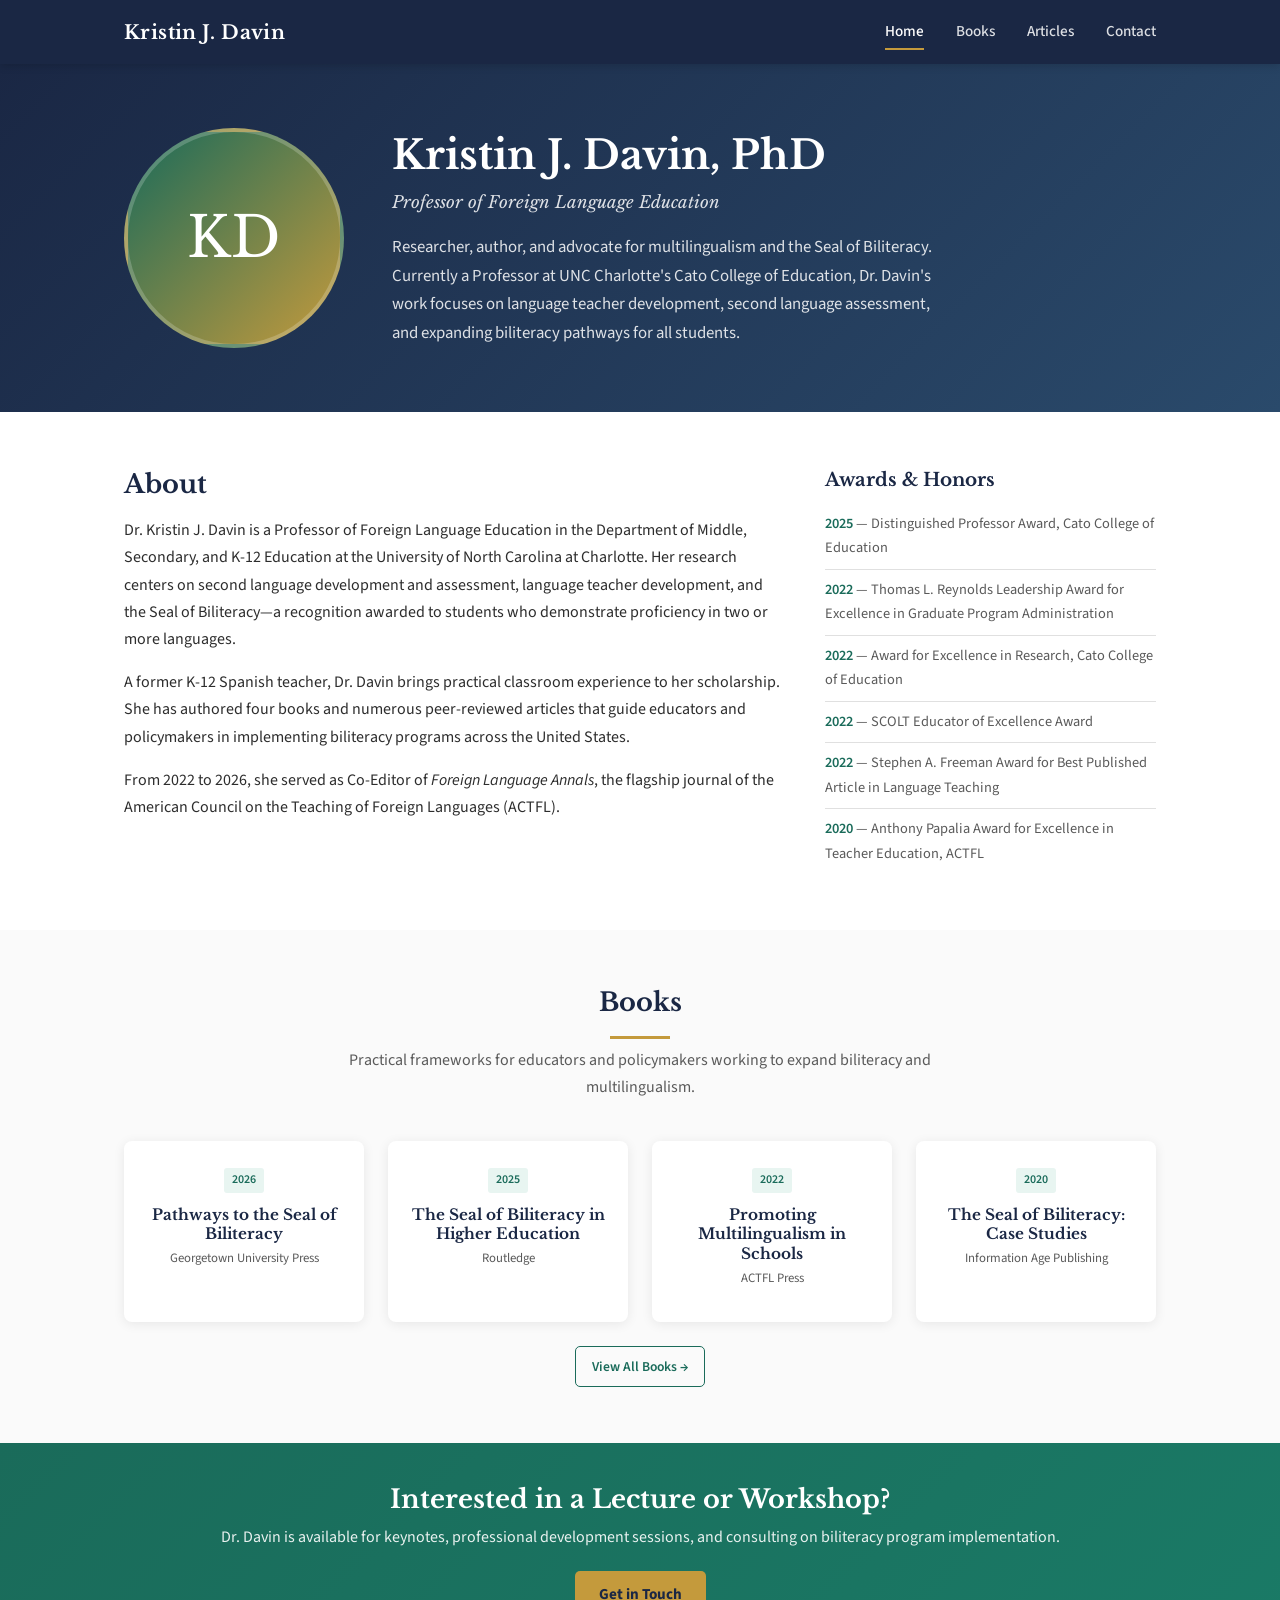
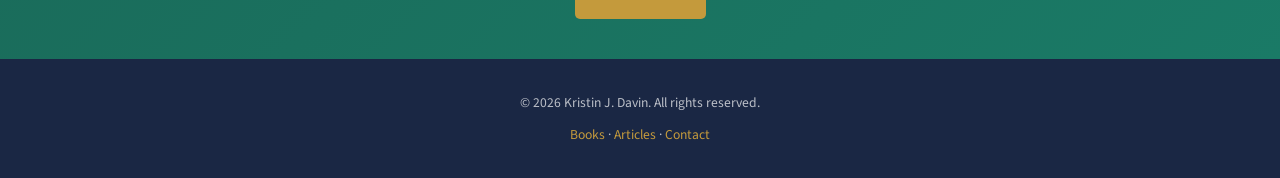
==== index.html @ 4c28988c "Initial website" ====
<!DOCTYPE html>
<html lang="en">
<head>
  <meta charset="UTF-8">
  <meta name="viewport" content="width=device-width, initial-scale=1.0">
  <title>Kristin J. Davin, PhD | Professor of Foreign Language Education</title>
  <meta name="description" content="Kristin J. Davin is a Professor of Foreign Language Education at UNC Charlotte, specializing in the Seal of Biliteracy, multilingualism, and language teacher development. Author of multiple books on biliteracy policy and practice.">
  <meta name="keywords" content="Kristin Davin, Seal of Biliteracy, multilingualism, foreign language education, biliteracy, language teaching, UNC Charlotte">
  <link rel="canonical" href="https://multiliteracy.org/">

  <!-- Open Graph -->
  <meta property="og:title" content="Kristin J. Davin, PhD">
  <meta property="og:description" content="Professor of Foreign Language Education at UNC Charlotte. Author and researcher specializing in the Seal of Biliteracy and multilingualism.">
  <meta property="og:type" content="website">
  <meta property="og:url" content="https://multiliteracy.org/">

  <!-- Fonts -->
  <link rel="preconnect" href="https://fonts.googleapis.com">
  <link rel="preconnect" href="https://fonts.gstatic.com" crossorigin>
  <link href="https://fonts.googleapis.com/css2?family=Libre+Baskerville:ital,wght@0,400;0,700;1,400&family=Source+Sans+3:wght@400;500;600;700&display=swap" rel="stylesheet">

  <link rel="stylesheet" href="style.css">
</head>
<body>

  <!-- HEADER -->
  <header>
    <nav>
      <a href="index.html" class="nav-brand">Kristin J. Davin</a>
      <button class="nav-toggle" aria-label="Toggle navigation" onclick="document.querySelector('.nav-links').classList.toggle('open')">
        <span></span><span></span><span></span>
      </button>
      <ul class="nav-links">
        <li><a href="index.html" class="active">Home</a></li>
        <li><a href="books.html">Books</a></li>
        <li><a href="articles.html">Articles</a></li>
        <li><a href="contact.html">Contact</a></li>
      </ul>
    </nav>
  </header>

  <!-- HERO -->
  <section class="hero">
    <div class="container hero-inner">
      <!-- Replace the placeholder with an actual photo: <img src="images/kristin-davin.jpg" alt="Kristin J. Davin" class="hero-photo"> -->
      <div class="hero-photo-placeholder" aria-hidden="true">KD</div>
      <div class="hero-text">
        <h1>Kristin J. Davin, PhD</h1>
        <p class="hero-subtitle">Professor of Foreign Language Education</p>
        <p>Researcher, author, and advocate for multilingualism and the Seal of Biliteracy. Currently a Professor at UNC Charlotte's Cato College of Education, Dr. Davin's work focuses on language teacher development, second language assessment, and expanding biliteracy pathways for all students.</p>
      </div>
    </div>
  </section>

  <!-- ABOUT -->
  <section class="section section-alt">
    <div class="container">
      <div class="about-grid">
        <div>
          <h2>About</h2>
          <p style="margin-bottom:1rem;">Dr. Kristin J. Davin is a Professor of Foreign Language Education in the Department of Middle, Secondary, and K-12 Education at the University of North Carolina at Charlotte. Her research centers on second language development and assessment, language teacher development, and the Seal of Biliteracy&mdash;a recognition awarded to students who demonstrate proficiency in two or more languages.</p>
          <p style="margin-bottom:1rem;">A former K-12 Spanish teacher, Dr. Davin brings practical classroom experience to her scholarship. She has authored four books and numerous peer-reviewed articles that guide educators and policymakers in implementing biliteracy programs across the United States.</p>
          <p>From 2022 to 2026, she served as Co-Editor of <em>Foreign Language Annals</em>, the flagship journal of the American Council on the Teaching of Foreign Languages (ACTFL).</p>
        </div>
        <div>
          <h3 style="margin-bottom:0.75rem;">Awards &amp; Honors</h3>
          <ul class="awards-list">
            <li><span class="award-year">2025</span> &mdash; Distinguished Professor Award, Cato College of Education</li>
            <li><span class="award-year">2022</span> &mdash; Thomas L. Reynolds Leadership Award for Excellence in Graduate Program Administration</li>
            <li><span class="award-year">2022</span> &mdash; Award for Excellence in Research, Cato College of Education</li>
            <li><span class="award-year">2022</span> &mdash; SCOLT Educator of Excellence Award</li>
            <li><span class="award-year">2022</span> &mdash; Stephen A. Freeman Award for Best Published Article in Language Teaching</li>
            <li><span class="award-year">2020</span> &mdash; Anthony Papalia Award for Excellence in Teacher Education, ACTFL</li>
          </ul>
        </div>
      </div>
    </div>
  </section>

  <!-- FEATURED BOOKS -->
  <section class="section">
    <div class="container">
      <div class="section-header">
        <h2>Books</h2>
        <div class="section-divider"></div>
        <p>Practical frameworks for educators and policymakers working to expand biliteracy and multilingualism.</p>
      </div>
      <div class="featured-books">
        <a href="books.html#pathways" class="featured-book">
          <div class="book-year">2026</div>
          <h3>Pathways to the Seal of Biliteracy</h3>
          <p class="book-publisher">Georgetown University Press</p>
        </a>
        <a href="books.html#higher-ed" class="featured-book">
          <div class="book-year">2025</div>
          <h3>The Seal of Biliteracy in Higher Education</h3>
          <p class="book-publisher">Routledge</p>
        </a>
        <a href="books.html#promoting" class="featured-book">
          <div class="book-year">2022</div>
          <h3>Promoting Multilingualism in Schools</h3>
          <p class="book-publisher">ACTFL Press</p>
        </a>
        <a href="books.html#case-studies" class="featured-book">
          <div class="book-year">2020</div>
          <h3>The Seal of Biliteracy: Case Studies</h3>
          <p class="book-publisher">Information Age Publishing</p>
        </a>
      </div>
      <p style="text-align:center; margin-top:1.5rem;">
        <a href="books.html" class="btn btn-outline">View All Books &rarr;</a>
      </p>
    </div>
  </section>

  <!-- CTA -->
  <section class="cta-banner">
    <div class="container">
      <h2>Interested in a Lecture or Workshop?</h2>
      <p>Dr. Davin is available for keynotes, professional development sessions, and consulting on biliteracy program implementation.</p>
      <a href="contact.html" class="btn-cta">Get in Touch</a>
    </div>
  </section>

  <!-- FOOTER -->
  <footer>
    <div class="container">
      <p>&copy; 2026 Kristin J. Davin. All rights reserved.</p>
      <p style="margin-top:0.5rem;">
        <a href="books.html">Books</a> &middot;
        <a href="articles.html">Articles</a> &middot;
        <a href="contact.html">Contact</a>
      </p>
    </div>
  </footer>

</body>
</html>
---- style.css ----
/* ===== RESET & BASE ===== */
*, *::before, *::after { box-sizing: border-box; margin: 0; padding: 0; }

:root {
  --navy: #1a2744;
  --teal: #1a6b5a;
  --teal-light: #e8f5f1;
  --gold: #c49a3c;
  --gold-light: #faf3e0;
  --text: #2d2d2d;
  --text-light: #5a5a5a;
  --bg: #fafafa;
  --white: #ffffff;
  --border: #e0e0e0;
  --shadow: 0 2px 12px rgba(0,0,0,0.08);
  --shadow-hover: 0 4px 20px rgba(0,0,0,0.12);
  --radius: 8px;
  --max-width: 1080px;
  --font: 'Libre Baskerville', Georgia, 'Times New Roman', serif;
  --font-sans: 'Source Sans 3', -apple-system, BlinkMacSystemFont, 'Segoe UI', sans-serif;
}

html { scroll-behavior: smooth; font-size: 16px; }

body {
  font-family: var(--font-sans);
  color: var(--text);
  background: var(--bg);
  line-height: 1.7;
  -webkit-font-smoothing: antialiased;
}

h1, h2, h3 { font-family: var(--font); color: var(--navy); line-height: 1.3; }
h1 { font-size: 2.2rem; }
h2 { font-size: 1.6rem; margin-bottom: 1rem; }
h3 { font-size: 1.15rem; }

a { color: var(--teal); text-decoration: none; transition: color 0.2s; }
a:hover { color: var(--gold); }

img { max-width: 100%; height: auto; }

.container { max-width: var(--max-width); margin: 0 auto; padding: 0 1.5rem; }

/* ===== HEADER / NAV ===== */
header {
  background: var(--navy);
  position: sticky;
  top: 0;
  z-index: 100;
  box-shadow: 0 2px 8px rgba(0,0,0,0.15);
}

nav {
  max-width: var(--max-width);
  margin: 0 auto;
  padding: 0 1.5rem;
  display: flex;
  align-items: center;
  justify-content: space-between;
  height: 64px;
}

.nav-brand {
  font-family: var(--font);
  color: var(--white);
  font-size: 1.2rem;
  font-weight: 700;
  letter-spacing: 0.02em;
}

.nav-brand:hover { color: var(--gold); }

.nav-links { display: flex; gap: 2rem; list-style: none; }

.nav-links a {
  color: rgba(255,255,255,0.85);
  font-size: 0.95rem;
  font-weight: 500;
  padding: 0.5rem 0;
  position: relative;
}

.nav-links a::after {
  content: '';
  position: absolute;
  bottom: 0;
  left: 0;
  width: 0;
  height: 2px;
  background: var(--gold);
  transition: width 0.3s;
}

.nav-links a:hover,
.nav-links a.active { color: var(--white); }
.nav-links a:hover::after,
.nav-links a.active::after { width: 100%; }

/* Mobile menu toggle */
.nav-toggle {
  display: none;
  background: none;
  border: none;
  cursor: pointer;
  padding: 0.5rem;
}

.nav-toggle span {
  display: block;
  width: 24px;
  height: 2px;
  background: var(--white);
  margin: 5px 0;
  transition: 0.3s;
}

/* ===== HERO ===== */
.hero {
  background: linear-gradient(135deg, var(--navy) 0%, #2a4a6b 100%);
  color: var(--white);
  padding: 4rem 0;
}

.hero-inner {
  display: flex;
  align-items: center;
  gap: 3rem;
}

.hero-photo {
  width: 220px;
  height: 220px;
  border-radius: 50%;
  object-fit: cover;
  border: 4px solid rgba(255,255,255,0.2);
  flex-shrink: 0;
}

/* Placeholder when no photo is available */
.hero-photo-placeholder {
  width: 220px;
  height: 220px;
  border-radius: 50%;
  background: linear-gradient(135deg, var(--teal), var(--gold));
  display: flex;
  align-items: center;
  justify-content: center;
  font-family: var(--font);
  font-size: 3.5rem;
  color: var(--white);
  flex-shrink: 0;
  border: 4px solid rgba(255,255,255,0.2);
}

.hero-text h1 { color: var(--white); margin-bottom: 0.5rem; font-size: 2.5rem; }

.hero-subtitle {
  color: var(--gold);
  font-family: var(--font);
  font-size: 1.1rem;
  font-style: italic;
  margin-bottom: 1rem;
}

.hero-text p {
  color: rgba(255,255,255,0.85);
  font-size: 1.05rem;
  max-width: 560px;
}

/* ===== SECTION STYLES ===== */
.section { padding: 3.5rem 0; }
.section-alt { background: var(--white); }

.section-header {
  text-align: center;
  margin-bottom: 2.5rem;
}

.section-header p {
  color: var(--text-light);
  max-width: 600px;
  margin: 0.5rem auto 0;
}

.section-divider {
  width: 60px;
  height: 3px;
  background: var(--gold);
  margin: 0.75rem auto 0;
}

/* ===== BOOK CARDS ===== */
.book-grid {
  display: grid;
  grid-template-columns: repeat(auto-fill, minmax(280px, 1fr));
  gap: 2rem;
}

.book-card {
  background: var(--white);
  border-radius: var(--radius);
  box-shadow: var(--shadow);
  overflow: hidden;
  transition: box-shadow 0.3s, transform 0.3s;
  display: flex;
  flex-direction: column;
}

.book-card:hover {
  box-shadow: var(--shadow-hover);
  transform: translateY(-3px);
}

.book-cover {
  height: 200px;
  display: flex;
  align-items: center;
  justify-content: center;
  padding: 1.5rem;
  background: var(--teal-light);
}

.book-cover img {
  max-height: 170px;
  width: auto;
  box-shadow: 2px 3px 10px rgba(0,0,0,0.2);
}

.book-info {
  padding: 1.25rem;
  flex: 1;
  display: flex;
  flex-direction: column;
}

.book-info h3 {
  margin-bottom: 0.3rem;
  font-size: 1.05rem;
}

.book-publisher {
  font-size: 0.85rem;
  color: var(--text-light);
  margin-bottom: 0.5rem;
}

.book-year {
  display: inline-block;
  font-size: 0.75rem;
  color: var(--teal);
  background: var(--teal-light);
  padding: 0.15rem 0.5rem;
  border-radius: 3px;
  margin-bottom: 0.75rem;
  font-weight: 600;
}

.book-description {
  font-size: 0.92rem;
  color: var(--text-light);
  margin-bottom: 1rem;
  flex: 1;
}

.book-links { display: flex; gap: 0.5rem; flex-wrap: wrap; }

.btn {
  display: inline-block;
  padding: 0.5rem 1rem;
  border-radius: 5px;
  font-size: 0.85rem;
  font-weight: 600;
  transition: all 0.2s;
  text-align: center;
}

.btn-primary {
  background: var(--teal);
  color: var(--white);
}
.btn-primary:hover { background: #14544a; color: var(--white); }

.btn-outline {
  border: 1.5px solid var(--teal);
  color: var(--teal);
  background: transparent;
}
.btn-outline:hover { background: var(--teal); color: var(--white); }

.btn-amazon {
  background: #ff9900;
  color: #111;
  font-weight: 700;
}
.btn-amazon:hover { background: #e68a00; color: #111; }

/* ===== ARTICLES / PUBLICATIONS ===== */
.article-list { max-width: 800px; margin: 0 auto; }

.article-item {
  border-bottom: 1px solid var(--border);
  padding: 1rem 0;
}

.article-item:last-child { border-bottom: none; }

.article-header {
  display: flex;
  justify-content: space-between;
  align-items: flex-start;
  cursor: pointer;
  gap: 1rem;
}

.article-header:hover .article-title { color: var(--teal); }

.article-title {
  font-family: var(--font);
  font-size: 1rem;
  font-weight: 400;
  color: var(--text);
  transition: color 0.2s;
  flex: 1;
}

.article-year-badge {
  font-size: 0.75rem;
  color: var(--teal);
  background: var(--teal-light);
  padding: 0.15rem 0.5rem;
  border-radius: 3px;
  font-weight: 600;
  white-space: nowrap;
  flex-shrink: 0;
}

.article-toggle {
  background: none;
  border: none;
  cursor: pointer;
  font-size: 1.2rem;
  color: var(--text-light);
  transition: transform 0.3s;
  flex-shrink: 0;
  padding: 0;
  line-height: 1;
}

.article-toggle.open { transform: rotate(180deg); }

.article-details {
  max-height: 0;
  overflow: hidden;
  transition: max-height 0.4s ease;
}

.article-details.open { max-height: 500px; }

.article-details-inner {
  padding: 0.75rem 0;
  font-size: 0.9rem;
  color: var(--text-light);
}

.article-citation {
  font-size: 0.88rem;
  margin-bottom: 0.5rem;
}

.article-journal {
  font-style: italic;
}

.article-doi {
  font-size: 0.82rem;
}

.article-summary {
  margin-top: 0.5rem;
  padding: 0.75rem;
  background: var(--teal-light);
  border-radius: 5px;
  font-size: 0.88rem;
  line-height: 1.6;
}

/* ===== CONTACT ===== */
.contact-layout {
  display: grid;
  grid-template-columns: 1fr 1fr;
  gap: 3rem;
  max-width: 800px;
  margin: 0 auto;
}

.contact-card {
  background: var(--white);
  padding: 2rem;
  border-radius: var(--radius);
  box-shadow: var(--shadow);
}

.contact-card h3 { margin-bottom: 1rem; }

.contact-card p {
  color: var(--text-light);
  margin-bottom: 1rem;
  font-size: 0.95rem;
}

.contact-detail {
  display: flex;
  align-items: center;
  gap: 0.5rem;
  margin-bottom: 0.5rem;
  font-size: 0.95rem;
}

.contact-icon {
  width: 20px;
  text-align: center;
  color: var(--teal);
}

/* ===== ABOUT (home page section) ===== */
.about-grid {
  display: grid;
  grid-template-columns: 2fr 1fr;
  gap: 2.5rem;
  align-items: start;
}

.awards-list {
  list-style: none;
  padding: 0;
}

.awards-list li {
  padding: 0.5rem 0;
  border-bottom: 1px solid var(--border);
  font-size: 0.9rem;
  color: var(--text-light);
}

.awards-list li:last-child { border-bottom: none; }

.award-year {
  font-weight: 600;
  color: var(--teal);
}

/* ===== FEATURED BOOKS (home) ===== */
.featured-books {
  display: grid;
  grid-template-columns: repeat(auto-fill, minmax(220px, 1fr));
  gap: 1.5rem;
}

.featured-book {
  text-align: center;
  padding: 1.5rem 1rem;
  background: var(--white);
  border-radius: var(--radius);
  box-shadow: var(--shadow);
  transition: box-shadow 0.3s, transform 0.3s;
}

.featured-book:hover {
  box-shadow: var(--shadow-hover);
  transform: translateY(-2px);
}

.featured-book h3 {
  font-size: 0.95rem;
  margin-bottom: 0.25rem;
}

.featured-book .book-publisher {
  font-size: 0.8rem;
}

/* ===== FOOTER ===== */
footer {
  background: var(--navy);
  color: rgba(255,255,255,0.7);
  padding: 2rem 0;
  text-align: center;
  font-size: 0.85rem;
}

footer a { color: var(--gold); }
footer a:hover { color: #d4aa4c; }

/* ===== CTA BANNER ===== */
.cta-banner {
  background: linear-gradient(135deg, var(--teal), #1a7a66);
  color: var(--white);
  text-align: center;
  padding: 2.5rem 1.5rem;
}

.cta-banner h2 { color: var(--white); margin-bottom: 0.5rem; }
.cta-banner p { margin-bottom: 1.25rem; color: rgba(255,255,255,0.9); }

.btn-cta {
  display: inline-block;
  background: var(--gold);
  color: var(--navy);
  padding: 0.7rem 1.5rem;
  border-radius: 5px;
  font-weight: 700;
  font-size: 0.95rem;
  transition: all 0.2s;
}

.btn-cta:hover { background: #d4aa4c; color: var(--navy); }

/* ===== RESPONSIVE ===== */
@media (max-width: 768px) {
  .nav-toggle { display: block; }

  .nav-links {
    display: none;
    position: absolute;
    top: 64px;
    left: 0;
    right: 0;
    background: var(--navy);
    flex-direction: column;
    padding: 1rem 1.5rem;
    gap: 0;
    box-shadow: 0 4px 12px rgba(0,0,0,0.2);
  }

  .nav-links.open { display: flex; }
  .nav-links li { padding: 0.75rem 0; border-bottom: 1px solid rgba(255,255,255,0.1); }
  .nav-links li:last-child { border-bottom: none; }

  .hero { padding: 2.5rem 0; }
  .hero-inner { flex-direction: column; text-align: center; gap: 1.5rem; }
  .hero-text h1 { font-size: 2rem; }
  .hero-text p { margin: 0 auto; }
  .hero-photo, .hero-photo-placeholder { width: 160px; height: 160px; font-size: 2.5rem; }

  .about-grid { grid-template-columns: 1fr; }
  .contact-layout { grid-template-columns: 1fr; }

  h1 { font-size: 1.8rem; }
  h2 { font-size: 1.4rem; }

  .book-grid { grid-template-columns: 1fr; }
}

@media (max-width: 480px) {
  .featured-books { grid-template-columns: 1fr; }
}
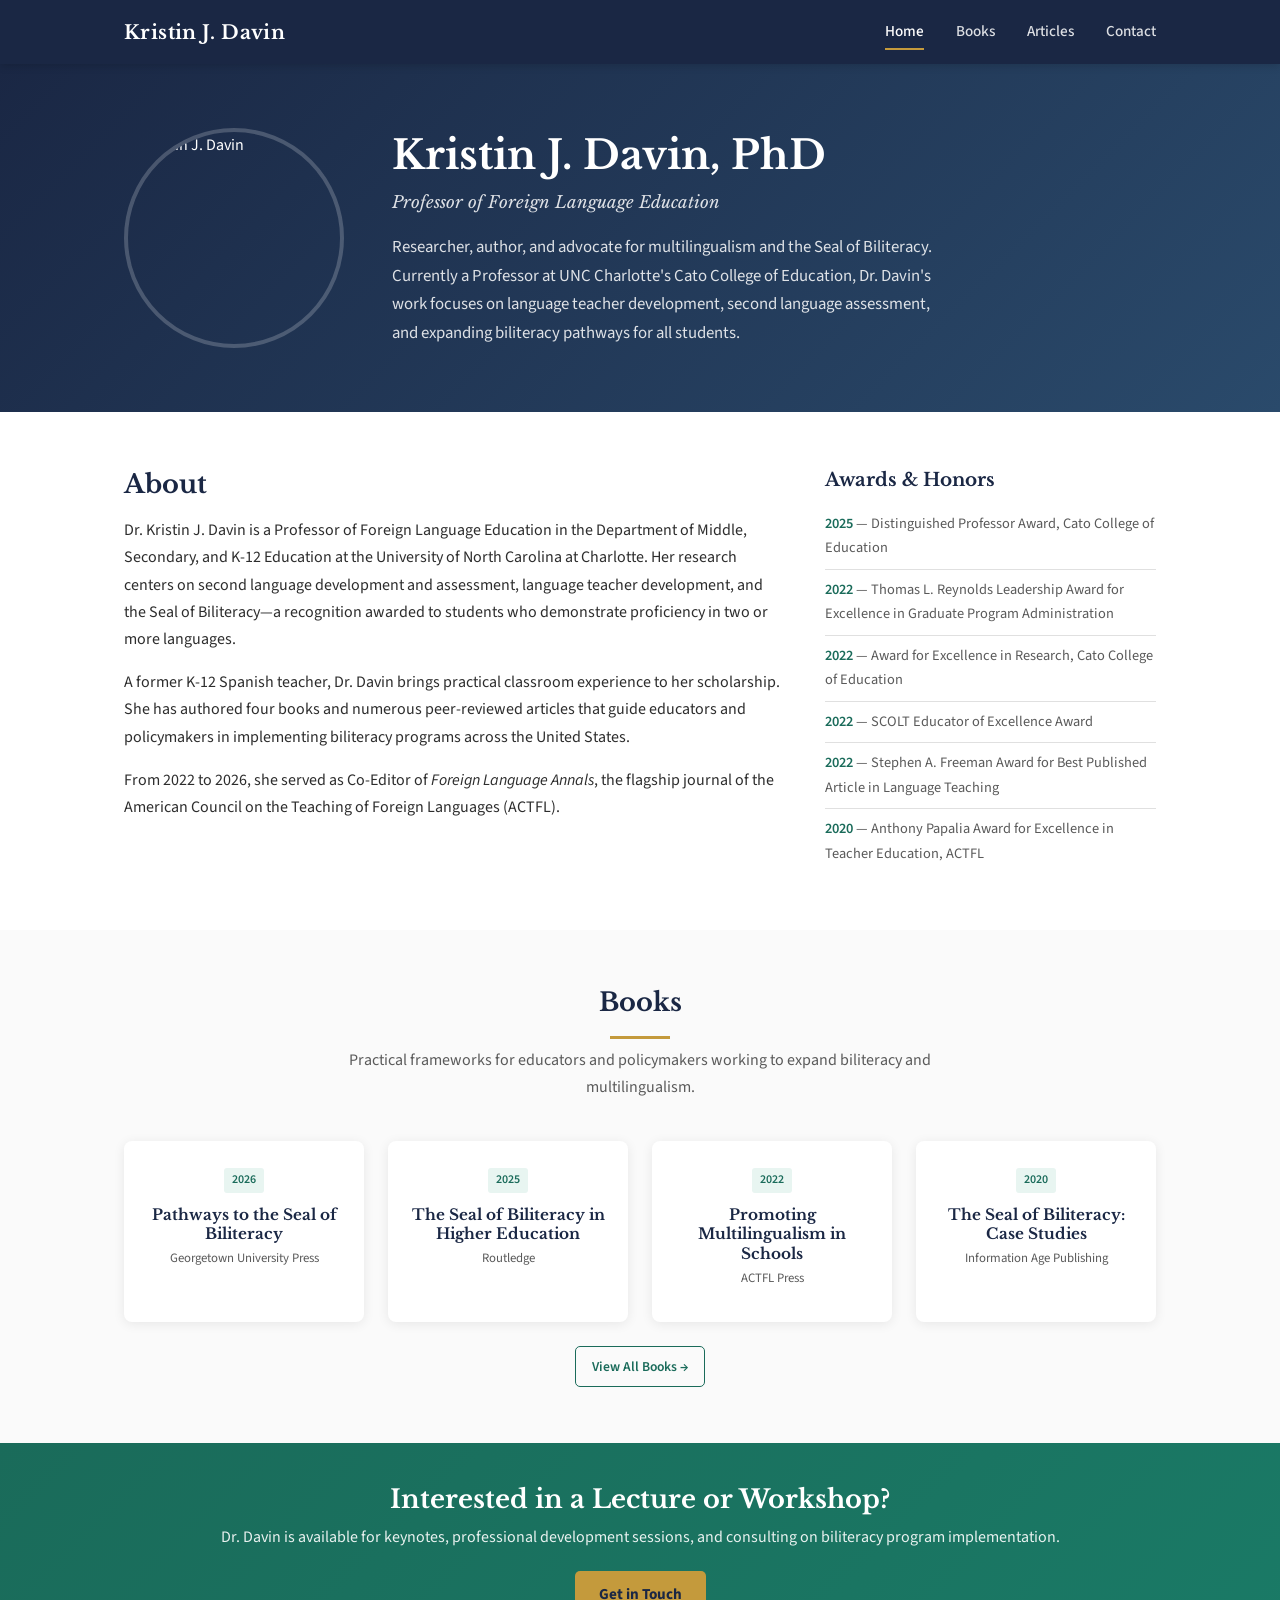
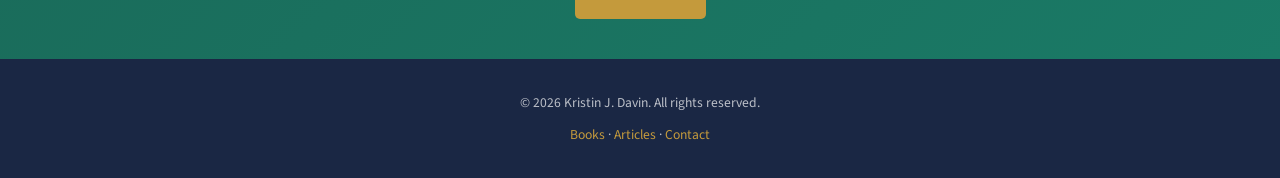
==== commit aa06e42b: "Insert Kristin's Headshot" ====
--- a/index.html
+++ b/index.html
@@ -43,7 +43,7 @@
   <section class="hero">
     <div class="container hero-inner">
       <!-- Replace the placeholder with an actual photo: <img src="images/kristin-davin.jpg" alt="Kristin J. Davin" class="hero-photo"> -->
-      <div class="hero-photo-placeholder" aria-hidden="true">KD</div>
+      <img src="images/kristin-davin.jpg" alt="Kristin J. Davin" class="hero-photo">
       <div class="hero-text">
         <h1>Kristin J. Davin, PhD</h1>
         <p class="hero-subtitle">Professor of Foreign Language Education</p>
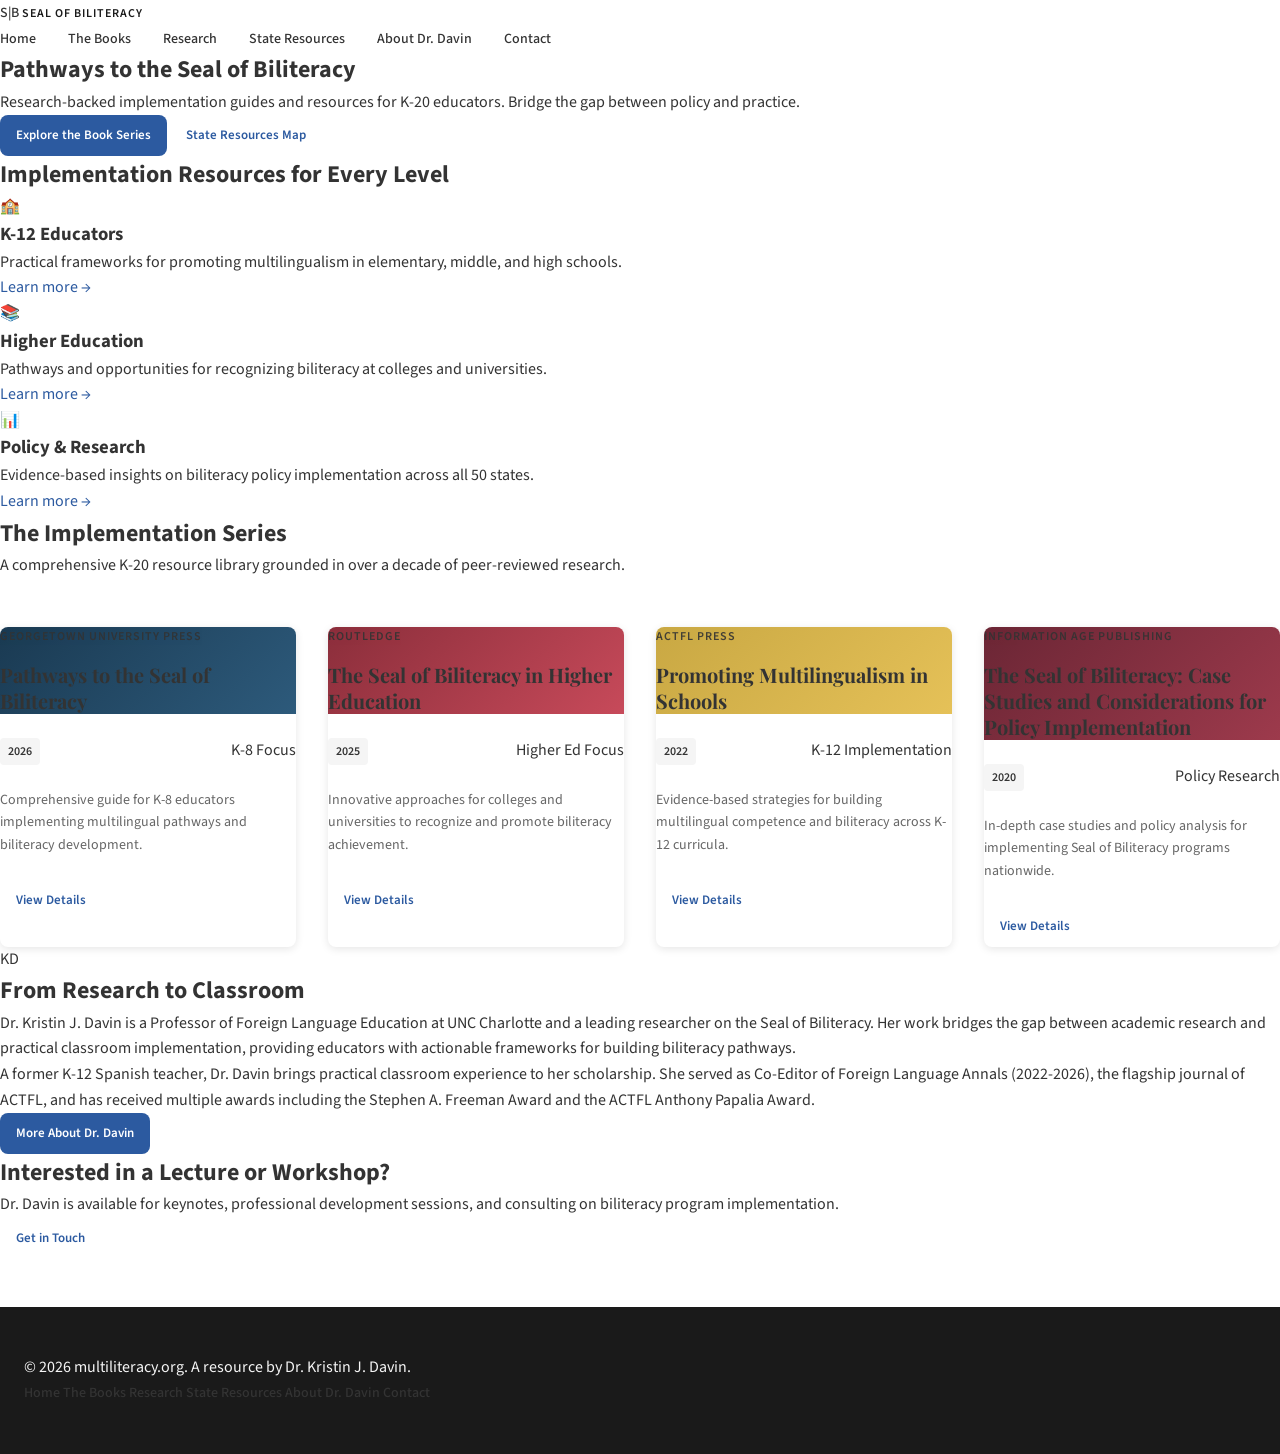
==== commit 88f2ade1: "website_v2_try2" ====
--- a/index.html
+++ b/index.html
@@ -1,138 +1,232 @@
 <!DOCTYPE html>
 <html lang="en">
 <head>
-  <meta charset="UTF-8">
-  <meta name="viewport" content="width=device-width, initial-scale=1.0">
-  <title>Kristin J. Davin, PhD | Professor of Foreign Language Education</title>
-  <meta name="description" content="Kristin J. Davin is a Professor of Foreign Language Education at UNC Charlotte, specializing in the Seal of Biliteracy, multilingualism, and language teacher development. Author of multiple books on biliteracy policy and practice.">
-  <meta name="keywords" content="Kristin Davin, Seal of Biliteracy, multilingualism, foreign language education, biliteracy, language teaching, UNC Charlotte">
-  <link rel="canonical" href="https://multiliteracy.org/">
-
-  <!-- Open Graph -->
-  <meta property="og:title" content="Kristin J. Davin, PhD">
-  <meta property="og:description" content="Professor of Foreign Language Education at UNC Charlotte. Author and researcher specializing in the Seal of Biliteracy and multilingualism.">
-  <meta property="og:type" content="website">
-  <meta property="og:url" content="https://multiliteracy.org/">
-
-  <!-- Fonts -->
-  <link rel="preconnect" href="https://fonts.googleapis.com">
-  <link rel="preconnect" href="https://fonts.gstatic.com" crossorigin>
-  <link href="https://fonts.googleapis.com/css2?family=Libre+Baskerville:ital,wght@0,400;0,700;1,400&family=Source+Sans+3:wght@400;500;600;700&display=swap" rel="stylesheet">
-
-  <link rel="stylesheet" href="style.css">
+    <meta charset="UTF-8">
+    <meta name="viewport" content="width=device-width, initial-scale=1.0">
+    <meta name="description" content="Research-backed implementation guides and resources for K-20 educators. Discover pathways to the Seal of Biliteracy and evidence-based multilingualism frameworks.">
+    <meta name="keywords" content="Seal of Biliteracy, multilingualism, biliteracy implementation, K-12 education, higher education, language policy, Dr. Kristin Davin">
+    <meta name="author" content="Dr. Kristin J. Davin">
+    <meta property="og:title" content="Seal of Biliteracy | Research-Based Implementation Resources">
+    <meta property="og:description" content="K-20 implementation guides grounded in peer-reviewed research on multilingualism and biliteracy pathways.">
+    <meta property="og:type" content="website">
+    <meta property="og:url" content="https://multiliteracy.org/">
+    <meta name="twitter:card" content="summary_large_image">
+    <meta name="twitter:title" content="Seal of Biliteracy | Research-Based Implementation Resources">
+    <meta name="twitter:description" content="K-20 implementation guides grounded in peer-reviewed research on multilingualism and biliteracy pathways.">
+    <link rel="canonical" href="https://multiliteracy.org/">
+
+    <title>Seal of Biliteracy | Research-Based Implementation Resources for K-20 Educators</title>
+    <link rel="stylesheet" href="style.css">
+    <link rel="preconnect" href="https://fonts.googleapis.com">
+    <link rel="preconnect" href="https://fonts.gstatic.com" crossorigin>
+    <link href="https://fonts.googleapis.com/css2?family=Playfair+Display:wght@600;700&family=Source+Sans+3:wght@400;500;600;700&display=swap" rel="stylesheet">
 </head>
 <body>
-
-  <!-- HEADER -->
-  <header>
-    <nav>
-      <a href="index.html" class="nav-brand">Kristin J. Davin</a>
-      <button class="nav-toggle" aria-label="Toggle navigation" onclick="document.querySelector('.nav-links').classList.toggle('open')">
-        <span></span><span></span><span></span>
-      </button>
-      <ul class="nav-links">
-        <li><a href="index.html" class="active">Home</a></li>
-        <li><a href="books.html">Books</a></li>
-        <li><a href="articles.html">Articles</a></li>
-        <li><a href="contact.html">Contact</a></li>
-      </ul>
+    <!-- Navigation -->
+    <nav class="navbar">
+        <div class="navbar-container">
+            <div class="navbar-logo">
+                <a href="index.html">
+                    <span class="logo-mark">S|B</span>
+                    <span class="logo-text">SEAL OF BILITERACY</span>
+                </a>
+            </div>
+            <button class="hamburger" id="hamburger-menu" aria-label="Toggle navigation menu">
+                <span></span>
+                <span></span>
+                <span></span>
+            </button>
+            <ul class="nav-menu" id="nav-menu">
+                <li><a href="index.html">Home</a></li>
+                <li><a href="books.html">The Books</a></li>
+                <li><a href="research.html">Research</a></li>
+                <li><a href="state-resources.html">State Resources</a></li>
+                <li><a href="about.html">About Dr. Davin</a></li>
+                <li><a href="contact.html">Contact</a></li>
+            </ul>
+        </div>
     </nav>
-  </header>
-
-  <!-- HERO -->
-  <section class="hero">
-    <div class="container hero-inner">
-      <!-- Replace the placeholder with an actual photo: <img src="images/kristin-davin.jpg" alt="Kristin J. Davin" class="hero-photo"> -->
-      <img src="images/kristin-davin.jpg" alt="Kristin J. Davin" class="hero-photo">
-      <div class="hero-text">
-        <h1>Kristin J. Davin, PhD</h1>
-        <p class="hero-subtitle">Professor of Foreign Language Education</p>
-        <p>Researcher, author, and advocate for multilingualism and the Seal of Biliteracy. Currently a Professor at UNC Charlotte's Cato College of Education, Dr. Davin's work focuses on language teacher development, second language assessment, and expanding biliteracy pathways for all students.</p>
-      </div>
-    </div>
-  </section>
-
-  <!-- ABOUT -->
-  <section class="section section-alt">
-    <div class="container">
-      <div class="about-grid">
-        <div>
-          <h2>About</h2>
-          <p style="margin-bottom:1rem;">Dr. Kristin J. Davin is a Professor of Foreign Language Education in the Department of Middle, Secondary, and K-12 Education at the University of North Carolina at Charlotte. Her research centers on second language development and assessment, language teacher development, and the Seal of Biliteracy&mdash;a recognition awarded to students who demonstrate proficiency in two or more languages.</p>
-          <p style="margin-bottom:1rem;">A former K-12 Spanish teacher, Dr. Davin brings practical classroom experience to her scholarship. She has authored four books and numerous peer-reviewed articles that guide educators and policymakers in implementing biliteracy programs across the United States.</p>
-          <p>From 2022 to 2026, she served as Co-Editor of <em>Foreign Language Annals</em>, the flagship journal of the American Council on the Teaching of Foreign Languages (ACTFL).</p>
-        </div>
-        <div>
-          <h3 style="margin-bottom:0.75rem;">Awards &amp; Honors</h3>
-          <ul class="awards-list">
-            <li><span class="award-year">2025</span> &mdash; Distinguished Professor Award, Cato College of Education</li>
-            <li><span class="award-year">2022</span> &mdash; Thomas L. Reynolds Leadership Award for Excellence in Graduate Program Administration</li>
-            <li><span class="award-year">2022</span> &mdash; Award for Excellence in Research, Cato College of Education</li>
-            <li><span class="award-year">2022</span> &mdash; SCOLT Educator of Excellence Award</li>
-            <li><span class="award-year">2022</span> &mdash; Stephen A. Freeman Award for Best Published Article in Language Teaching</li>
-            <li><span class="award-year">2020</span> &mdash; Anthony Papalia Award for Excellence in Teacher Education, ACTFL</li>
-          </ul>
-        </div>
-      </div>
-    </div>
-  </section>
-
-  <!-- FEATURED BOOKS -->
-  <section class="section">
-    <div class="container">
-      <div class="section-header">
-        <h2>Books</h2>
-        <div class="section-divider"></div>
-        <p>Practical frameworks for educators and policymakers working to expand biliteracy and multilingualism.</p>
-      </div>
-      <div class="featured-books">
-        <a href="books.html#pathways" class="featured-book">
-          <div class="book-year">2026</div>
-          <h3>Pathways to the Seal of Biliteracy</h3>
-          <p class="book-publisher">Georgetown University Press</p>
-        </a>
-        <a href="books.html#higher-ed" class="featured-book">
-          <div class="book-year">2025</div>
-          <h3>The Seal of Biliteracy in Higher Education</h3>
-          <p class="book-publisher">Routledge</p>
-        </a>
-        <a href="books.html#promoting" class="featured-book">
-          <div class="book-year">2022</div>
-          <h3>Promoting Multilingualism in Schools</h3>
-          <p class="book-publisher">ACTFL Press</p>
-        </a>
-        <a href="books.html#case-studies" class="featured-book">
-          <div class="book-year">2020</div>
-          <h3>The Seal of Biliteracy: Case Studies</h3>
-          <p class="book-publisher">Information Age Publishing</p>
-        </a>
-      </div>
-      <p style="text-align:center; margin-top:1.5rem;">
-        <a href="books.html" class="btn btn-outline">View All Books &rarr;</a>
-      </p>
-    </div>
-  </section>
-
-  <!-- CTA -->
-  <section class="cta-banner">
-    <div class="container">
-      <h2>Interested in a Lecture or Workshop?</h2>
-      <p>Dr. Davin is available for keynotes, professional development sessions, and consulting on biliteracy program implementation.</p>
-      <a href="contact.html" class="btn-cta">Get in Touch</a>
-    </div>
-  </section>
-
-  <!-- FOOTER -->
-  <footer>
-    <div class="container">
-      <p>&copy; 2026 Kristin J. Davin. All rights reserved.</p>
-      <p style="margin-top:0.5rem;">
-        <a href="books.html">Books</a> &middot;
-        <a href="articles.html">Articles</a> &middot;
-        <a href="contact.html">Contact</a>
-      </p>
-    </div>
-  </footer>
-
+
+    <!-- Hero Section -->
+    <section class="hero">
+        <div class="container">
+            <h1>Pathways to the Seal of Biliteracy</h1>
+            <p class="hero-subtitle">Research-backed implementation guides and resources for K-20 educators. Bridge the gap between policy and practice.</p>
+            <div class="hero-buttons">
+                <a href="books.html" class="btn btn-primary">Explore the Book Series</a>
+                <a href="state-resources.html" class="btn btn-outline">State Resources Map</a>
+            </div>
+        </div>
+    </section>
+
+    <!-- Three Pillars Section -->
+    <section class="section section-alt">
+        <div class="container">
+            <h2>Implementation Resources for Every Level</h2>
+            <div class="pillars-grid">
+                <div class="pillar-card">
+                    <div class="pillar-icon">🏫</div>
+                    <h3>K-12 Educators</h3>
+                    <p>Practical frameworks for promoting multilingualism in elementary, middle, and high schools.</p>
+                    <a href="books.html" class="card-link">Learn more →</a>
+                </div>
+                <div class="pillar-card">
+                    <div class="pillar-icon">📚</div>
+                    <h3>Higher Education</h3>
+                    <p>Pathways and opportunities for recognizing biliteracy at colleges and universities.</p>
+                    <a href="books.html#higher-ed" class="card-link">Learn more →</a>
+                </div>
+                <div class="pillar-card">
+                    <div class="pillar-icon">📊</div>
+                    <h3>Policy & Research</h3>
+                    <p>Evidence-based insights on biliteracy policy implementation across all 50 states.</p>
+                    <a href="research.html" class="card-link">Learn more →</a>
+                </div>
+            </div>
+        </div>
+    </section>
+
+    <!-- Book Series Section -->
+    <section class="section">
+        <div class="container">
+            <div class="section-header">
+                <h2>The Implementation Series</h2>
+                <p class="section-subtitle">A comprehensive K-20 resource library grounded in over a decade of peer-reviewed research.</p>
+            </div>
+            <div class="books-grid">
+                <!-- Book 1 -->
+                <article class="book-card">
+                    <div class="book-cover" style="background: linear-gradient(135deg, #1a3a52 0%, #2d5a7b 100%);">
+                        <p class="book-publisher">Georgetown University Press</p>
+                        <h3 class="book-title">Pathways to the Seal of Biliteracy</h3>
+                    </div>
+                    <div class="book-info">
+                        <div class="book-meta">
+                            <span class="book-year">2026</span>
+                            <span class="book-tag">K-8 Focus</span>
+                        </div>
+                        <p class="book-description">Comprehensive guide for K-8 educators implementing multilingual pathways and biliteracy development.</p>
+                        <a href="book-pathways.html" class="btn btn-small">View Details</a>
+                    </div>
+                </article>
+
+                <!-- Book 2 -->
+                <article class="book-card">
+                    <div class="book-cover" style="background: linear-gradient(135deg, #8b2e3b 0%, #c74a5a 100%);">
+                        <p class="book-publisher">Routledge</p>
+                        <h3 class="book-title">The Seal of Biliteracy in Higher Education</h3>
+                    </div>
+                    <div class="book-info">
+                        <div class="book-meta">
+                            <span class="book-year">2025</span>
+                            <span class="book-tag">Higher Ed Focus</span>
+                        </div>
+                        <p class="book-description">Innovative approaches for colleges and universities to recognize and promote biliteracy achievement.</p>
+                        <a href="book-higher-ed.html" class="btn btn-small">View Details</a>
+                    </div>
+                </article>
+
+                <!-- Book 3 -->
+                <article class="book-card">
+                    <div class="book-cover" style="background: linear-gradient(135deg, #c9a843 0%, #e5c158 100%);">
+                        <p class="book-publisher">ACTFL Press</p>
+                        <h3 class="book-title">Promoting Multilingualism in Schools</h3>
+                    </div>
+                    <div class="book-info">
+                        <div class="book-meta">
+                            <span class="book-year">2022</span>
+                            <span class="book-tag">K-12 Implementation</span>
+                        </div>
+                        <p class="book-description">Evidence-based strategies for building multilingual competence and biliteracy across K-12 curricula.</p>
+                        <a href="book-promoting.html" class="btn btn-small">View Details</a>
+                    </div>
+                </article>
+
+                <!-- Book 4 -->
+                <article class="book-card">
+                    <div class="book-cover" style="background: linear-gradient(135deg, #6b2635 0%, #9d3a4c 100%);">
+                        <p class="book-publisher">Information Age Publishing</p>
+                        <h3 class="book-title">The Seal of Biliteracy: Case Studies and Considerations for Policy Implementation</h3>
+                    </div>
+                    <div class="book-info">
+                        <div class="book-meta">
+                            <span class="book-year">2020</span>
+                            <span class="book-tag">Policy Research</span>
+                        </div>
+                        <p class="book-description">In-depth case studies and policy analysis for implementing Seal of Biliteracy programs nationwide.</p>
+                        <a href="book-case-studies.html" class="btn btn-small">View Details</a>
+                    </div>
+                </article>
+            </div>
+        </div>
+    </section>
+
+    <!-- About Dr. Davin Section -->
+    <section class="section section-alt">
+        <div class="container">
+            <div class="about-layout">
+                <div class="about-image">
+                    <div class="photo-placeholder">KD</div>
+                    <!-- Alternative: <img src="images/kristin-davin.jpg" alt="Dr. Kristin J. Davin"> -->
+                </div>
+                <div class="about-content">
+                    <h2>From Research to Classroom</h2>
+                    <p>Dr. Kristin J. Davin is a Professor of Foreign Language Education at UNC Charlotte and a leading researcher on the Seal of Biliteracy. Her work bridges the gap between academic research and practical classroom implementation, providing educators with actionable frameworks for building biliteracy pathways.</p>
+                    <p>A former K-12 Spanish teacher, Dr. Davin brings practical classroom experience to her scholarship. She served as Co-Editor of Foreign Language Annals (2022-2026), the flagship journal of ACTFL, and has received multiple awards including the Stephen A. Freeman Award and the ACTFL Anthony Papalia Award.</p>
+                    <a href="about.html" class="btn btn-primary">More About Dr. Davin</a>
+                </div>
+            </div>
+        </div>
+    </section>
+
+    <!-- CTA Banner -->
+    <section class="cta-banner">
+        <div class="container">
+            <h2>Interested in a Lecture or Workshop?</h2>
+            <p>Dr. Davin is available for keynotes, professional development sessions, and consulting on biliteracy program implementation.</p>
+            <a href="contact.html" class="btn btn-light">Get in Touch</a>
+        </div>
+    </section>
+
+    <!-- Footer -->
+    <footer class="footer">
+        <div class="container">
+            <div class="footer-content">
+                <div class="footer-left">
+                    <p>&copy; 2026 multiliteracy.org. A resource by Dr. Kristin J. Davin.</p>
+                </div>
+                <div class="footer-right">
+                    <nav class="footer-nav">
+                        <a href="index.html">Home</a>
+                        <a href="books.html">The Books</a>
+                        <a href="research.html">Research</a>
+                        <a href="state-resources.html">State Resources</a>
+                        <a href="about.html">About Dr. Davin</a>
+                        <a href="contact.html">Contact</a>
+                    </nav>
+                </div>
+            </div>
+        </div>
+    </footer>
+
+    <!-- Mobile Menu Toggle Script -->
+    <script>
+        const hamburger = document.getElementById('hamburger-menu');
+        const navMenu = document.getElementById('nav-menu');
+
+        hamburger.addEventListener('click', function() {
+            navMenu.classList.toggle('active');
+            hamburger.classList.toggle('active');
+        });
+
+        // Close menu when a link is clicked
+        const navLinks = navMenu.querySelectorAll('a');
+        navLinks.forEach(link => {
+            link.addEventListener('click', function() {
+                navMenu.classList.remove('active');
+                hamburger.classList.remove('active');
+            });
+        });
+    </script>
 </body>
 </html>
--- a/style.css
+++ b/style.css
@@ -1,558 +1,655 @@
-/* ===== RESET & BASE ===== */
-*, *::before, *::after { box-sizing: border-box; margin: 0; padding: 0; }
-
+/* ===== SEAL OF BILITERACY WEBSITE STYLES ===== */
+
+/* Import Google Fonts */
+@import url('https://fonts.googleapis.com/css2?family=Playfair+Display:wght@700&family=Source+Sans+3:wght@400;500;600;700&display=swap');
+
+/* ===== CSS VARIABLES ===== */
 :root {
-  --navy: #1a2744;
-  --teal: #1a6b5a;
-  --teal-light: #e8f5f1;
-  --gold: #c49a3c;
-  --gold-light: #faf3e0;
-  --text: #2d2d2d;
-  --text-light: #5a5a5a;
-  --bg: #fafafa;
-  --white: #ffffff;
-  --border: #e0e0e0;
-  --shadow: 0 2px 12px rgba(0,0,0,0.08);
-  --shadow-hover: 0 4px 20px rgba(0,0,0,0.12);
+  --color-gold: #D4AF37;
+  --color-dark: #1a1a1a;
+  --color-light: #f5f5f5;
+  --color-white: #ffffff;
+  --color-text: #333333;
+  --color-text-light: #666666;
+  --color-border: #e0e0e0;
+  --color-blue: #2c5aa0;
+  --color-teal: #008b8b;
+  --color-purple: #5d3a7a;
+  --color-green: #4a7c59;
+
+  --font-display: 'Playfair Display', serif;
+  --font-body: 'Source Sans 3', sans-serif;
+
+  --spacing-xs: 0.5rem;
+  --spacing-sm: 1rem;
+  --spacing-md: 1.5rem;
+  --spacing-lg: 2rem;
+  --spacing-xl: 3rem;
+
   --radius: 8px;
-  --max-width: 1080px;
-  --font: 'Libre Baskerville', Georgia, 'Times New Roman', serif;
-  --font-sans: 'Source Sans 3', -apple-system, BlinkMacSystemFont, 'Segoe UI', sans-serif;
-}
-
-html { scroll-behavior: smooth; font-size: 16px; }
+  --shadow: 0 2px 8px rgba(0, 0, 0, 0.1);
+  --shadow-lg: 0 4px 16px rgba(0, 0, 0, 0.15);
+}
+
+/* ===== RESET & BASE STYLES ===== */
+* {
+  margin: 0;
+  padding: 0;
+  box-sizing: border-box;
+}
+
+html {
+  scroll-behavior: smooth;
+}
 
 body {
-  font-family: var(--font-sans);
-  color: var(--text);
-  background: var(--bg);
-  line-height: 1.7;
-  -webkit-font-smoothing: antialiased;
-}
-
-h1, h2, h3 { font-family: var(--font); color: var(--navy); line-height: 1.3; }
-h1 { font-size: 2.2rem; }
-h2 { font-size: 1.6rem; margin-bottom: 1rem; }
-h3 { font-size: 1.15rem; }
-
-a { color: var(--teal); text-decoration: none; transition: color 0.2s; }
-a:hover { color: var(--gold); }
-
-img { max-width: 100%; height: auto; }
-
-.container { max-width: var(--max-width); margin: 0 auto; padding: 0 1.5rem; }
-
-/* ===== HEADER / NAV ===== */
+  font-family: var(--font-body);
+  font-size: 16px;
+  line-height: 1.6;
+  color: var(--color-text);
+  background-color: var(--color-white);
+}
+
+a {
+  color: var(--color-blue);
+  text-decoration: none;
+  transition: color 0.3s ease;
+}
+
+a:hover {
+  color: var(--color-gold);
+}
+
+button, input[type="button"], input[type="submit"] {
+  font-family: var(--font-body);
+  cursor: pointer;
+  border: none;
+  border-radius: var(--radius);
+  transition: all 0.3s ease;
+}
+
+/* ===== HEADER & NAVIGATION ===== */
 header {
-  background: var(--navy);
+  background-color: var(--color-white);
+  border-bottom: 1px solid var(--color-border);
   position: sticky;
   top: 0;
   z-index: 100;
-  box-shadow: 0 2px 8px rgba(0,0,0,0.15);
-}
-
-nav {
-  max-width: var(--max-width);
+  box-shadow: var(--shadow);
+}
+
+.header-container {
+  max-width: 1200px;
   margin: 0 auto;
-  padding: 0 1.5rem;
-  display: flex;
+  padding: var(--spacing-md);
+  display: flex;
+  justify-content: space-between;
   align-items: center;
-  justify-content: space-between;
-  height: 64px;
-}
-
-.nav-brand {
-  font-family: var(--font);
-  color: var(--white);
-  font-size: 1.2rem;
+}
+
+.logo {
+  display: flex;
+  align-items: center;
+  gap: var(--spacing-sm);
+  text-decoration: none;
+}
+
+.logo-symbol {
+  font-size: 28px;
   font-weight: 700;
-  letter-spacing: 0.02em;
-}
-
-.nav-brand:hover { color: var(--gold); }
-
-.nav-links { display: flex; gap: 2rem; list-style: none; }
-
-.nav-links a {
-  color: rgba(255,255,255,0.85);
-  font-size: 0.95rem;
+  font-family: var(--font-display);
+  color: var(--color-gold);
+}
+
+.logo-text {
+  font-size: 12px;
+  font-weight: 600;
+  letter-spacing: 1px;
+  color: var(--color-dark);
+}
+
+nav ul {
+  display: flex;
+  list-style: none;
+  gap: var(--spacing-lg);
+  align-items: center;
+}
+
+nav a {
+  font-size: 14px;
   font-weight: 500;
-  padding: 0.5rem 0;
+  color: var(--color-text);
   position: relative;
 }
 
-.nav-links a::after {
+nav a::after {
   content: '';
   position: absolute;
-  bottom: 0;
+  bottom: -5px;
   left: 0;
   width: 0;
   height: 2px;
-  background: var(--gold);
-  transition: width 0.3s;
-}
-
-.nav-links a:hover,
-.nav-links a.active { color: var(--white); }
-.nav-links a:hover::after,
-.nav-links a.active::after { width: 100%; }
-
-/* Mobile menu toggle */
-.nav-toggle {
+  background-color: var(--color-gold);
+  transition: width 0.3s ease;
+}
+
+nav a:hover::after,
+nav a.active::after {
+  width: 100%;
+}
+
+.hamburger {
   display: none;
+  flex-direction: column;
+  gap: 6px;
+  cursor: pointer;
   background: none;
   border: none;
-  cursor: pointer;
-  padding: 0.5rem;
-}
-
-.nav-toggle span {
+}
+
+.hamburger span {
   display: block;
-  width: 24px;
-  height: 2px;
-  background: var(--white);
-  margin: 5px 0;
-  transition: 0.3s;
-}
-
-/* ===== HERO ===== */
-.hero {
-  background: linear-gradient(135deg, var(--navy) 0%, #2a4a6b 100%);
-  color: var(--white);
-  padding: 4rem 0;
-}
-
-.hero-inner {
-  display: flex;
+  width: 25px;
+  height: 3px;
+  background-color: var(--color-dark);
+  border-radius: 2px;
+  transition: all 0.3s ease;
+}
+
+/* Mobile Navigation */
+@media (max-width: 768px) {
+  nav {
+    position: absolute;
+    top: 70px;
+    left: 0;
+    right: 0;
+    background-color: var(--color-white);
+    border-bottom: 1px solid var(--color-border);
+    max-height: 0;
+    overflow: hidden;
+    transition: max-height 0.3s ease;
+  }
+
+  nav.active {
+    max-height: 400px;
+  }
+
+  nav ul {
+    flex-direction: column;
+    gap: 0;
+    align-items: flex-start;
+    padding: var(--spacing-md);
+  }
+
+  nav a {
+    display: block;
+    padding: var(--spacing-sm);
+    width: 100%;
+  }
+
+  .hamburger {
+    display: flex;
+  }
+}
+
+/* ===== FOOTER ===== */
+footer {
+  background-color: var(--color-dark);
+  color: var(--color-light);
+  padding: var(--spacing-xl) var(--spacing-md);
+  margin-top: var(--spacing-xl);
+}
+
+.footer-container {
+  max-width: 1200px;
+  margin: 0 auto;
+  display: grid;
+  grid-template-columns: 1fr 1fr;
+  gap: var(--spacing-lg);
+  align-items: start;
+}
+
+.footer-copyright {
+  font-size: 14px;
+  line-height: 1.8;
+  color: var(--color-light);
+}
+
+.footer-links {
+  display: flex;
+  flex-wrap: wrap;
+  gap: var(--spacing-lg);
+  list-style: none;
+}
+
+.footer-links a {
+  color: var(--color-gold);
+  font-size: 13px;
+  font-weight: 500;
+}
+
+.footer-links a:hover {
+  color: var(--color-light);
+}
+
+@media (max-width: 768px) {
+  .footer-container {
+    grid-template-columns: 1fr;
+    gap: var(--spacing-md);
+  }
+
+  .footer-links {
+    gap: var(--spacing-md);
+  }
+}
+
+/* ===== PAGE WRAPPER ===== */
+main {
+  min-height: calc(100vh - 300px);
+  max-width: 1200px;
+  margin: 0 auto;
+  padding: var(--spacing-xl) var(--spacing-md);
+}
+
+/* ===== BREADCRUMB/BACK LINK ===== */
+.back-link {
+  display: inline-block;
+  margin-bottom: var(--spacing-lg);
+  color: var(--color-blue);
+  font-size: 14px;
+  font-weight: 500;
+}
+
+.back-link:hover {
+  color: var(--color-gold);
+}
+
+/* ===== PAGES ===== */
+
+/* Page Header */
+.page-header {
+  text-align: center;
+  margin-bottom: var(--spacing-xl);
+}
+
+.page-title {
+  font-family: var(--font-display);
+  font-size: 48px;
+  color: var(--color-dark);
+  margin-bottom: var(--spacing-sm);
+}
+
+.page-subtitle {
+  font-size: 18px;
+  color: var(--color-text-light);
+  max-width: 700px;
+  margin: 0 auto;
+  line-height: 1.8;
+}
+
+@media (max-width: 768px) {
+  .page-title {
+    font-size: 36px;
+  }
+
+  .page-subtitle {
+    font-size: 16px;
+  }
+}
+
+/* ===== BOOK GRID ===== */
+.books-grid {
+  display: grid;
+  grid-template-columns: repeat(auto-fit, minmax(280px, 1fr));
+  gap: var(--spacing-lg);
+  margin-top: var(--spacing-xl);
+}
+
+.book-card {
+  background-color: var(--color-white);
+  border-radius: var(--radius);
+  overflow: hidden;
+  box-shadow: var(--shadow);
+  transition: transform 0.3s ease, box-shadow 0.3s ease;
+}
+
+.book-card:hover {
+  transform: translateY(-5px);
+  box-shadow: var(--shadow-lg);
+}
+
+.book-cover-area {
+  position: relative;
+  height: 300px;
+  display: flex;
+  flex-direction: column;
+  justify-content: flex-end;
+  padding: var(--spacing-lg);
+  color: var(--color-white);
+}
+
+/* Gradient backgrounds for each book */
+.book-cover-area.cover-pathways {
+  background: linear-gradient(135deg, #667eea 0%, #764ba2 100%);
+}
+
+.book-cover-area.cover-higher-ed {
+  background: linear-gradient(135deg, #f093fb 0%, #f5576c 100%);
+}
+
+.book-cover-area.cover-promoting {
+  background: linear-gradient(135deg, #4facfe 0%, #00f2fe 100%);
+}
+
+.book-cover-area.cover-case-studies {
+  background: linear-gradient(135deg, #fa709a 0%, #fee140 100%);
+}
+
+.book-publisher {
+  font-size: 12px;
+  font-weight: 600;
+  letter-spacing: 1px;
+  text-transform: uppercase;
+  opacity: 0.9;
+  margin-bottom: var(--spacing-sm);
+}
+
+.book-title {
+  font-family: var(--font-display);
+  font-size: 20px;
+  font-weight: 700;
+  line-height: 1.3;
+  margin-bottom: var(--spacing-md);
+}
+
+.book-card-content {
+  padding: var(--spacing-md);
+}
+
+.book-meta {
+  display: flex;
+  justify-content: space-between;
   align-items: center;
-  gap: 3rem;
-}
-
-.hero-photo {
-  width: 220px;
-  height: 220px;
-  border-radius: 50%;
-  object-fit: cover;
-  border: 4px solid rgba(255,255,255,0.2);
-  flex-shrink: 0;
-}
-
-/* Placeholder when no photo is available */
-.hero-photo-placeholder {
-  width: 220px;
-  height: 220px;
-  border-radius: 50%;
-  background: linear-gradient(135deg, var(--teal), var(--gold));
+  margin-bottom: var(--spacing-md);
+  gap: var(--spacing-sm);
+}
+
+.book-year {
+  font-size: 12px;
+  font-weight: 600;
+  background-color: var(--color-light);
+  color: var(--color-text);
+  padding: 4px 8px;
+  border-radius: 4px;
+}
+
+.book-audience {
+  font-size: 12px;
+  font-weight: 600;
+  background-color: var(--color-blue);
+  color: var(--color-white);
+  padding: 4px 8px;
+  border-radius: 4px;
+}
+
+.book-description {
+  font-size: 14px;
+  color: var(--color-text-light);
+  line-height: 1.6;
+  margin-bottom: var(--spacing-md);
+}
+
+.book-actions {
+  display: flex;
+  gap: var(--spacing-sm);
+}
+
+.btn {
+  display: inline-block;
+  padding: 10px 16px;
+  font-size: 13px;
+  font-weight: 600;
+  border-radius: var(--radius);
+  transition: all 0.3s ease;
+  text-align: center;
+  flex: 1;
+}
+
+.btn-primary {
+  background-color: var(--color-blue);
+  color: var(--color-white);
+}
+
+.btn-primary:hover {
+  background-color: #1d3f70;
+  color: var(--color-gold);
+}
+
+.btn-secondary {
+  background-color: var(--color-light);
+  color: var(--color-blue);
+  border: 1px solid var(--color-border);
+}
+
+.btn-secondary:hover {
+  background-color: var(--color-gold);
+  color: var(--color-white);
+  border-color: var(--color-gold);
+}
+
+/* ===== BOOK DETAIL PAGE ===== */
+.book-detail-wrapper {
+  display: grid;
+  grid-template-columns: 1fr 1fr;
+  gap: var(--spacing-xl);
+  margin-bottom: var(--spacing-xl);
+  align-items: start;
+}
+
+.book-cover-placeholder {
+  height: 500px;
+  border-radius: var(--radius);
+  background: linear-gradient(135deg, #667eea 0%, #764ba2 100%);
   display: flex;
   align-items: center;
   justify-content: center;
-  font-family: var(--font);
-  font-size: 3.5rem;
-  color: var(--white);
-  flex-shrink: 0;
-  border: 4px solid rgba(255,255,255,0.2);
-}
-
-.hero-text h1 { color: var(--white); margin-bottom: 0.5rem; font-size: 2.5rem; }
-
-.hero-subtitle {
-  color: var(--gold);
-  font-family: var(--font);
-  font-size: 1.1rem;
-  font-style: italic;
-  margin-bottom: 1rem;
-}
-
-.hero-text p {
-  color: rgba(255,255,255,0.85);
-  font-size: 1.05rem;
-  max-width: 560px;
-}
-
-/* ===== SECTION STYLES ===== */
-.section { padding: 3.5rem 0; }
-.section-alt { background: var(--white); }
-
-.section-header {
+  color: var(--color-white);
+  font-size: 18px;
   text-align: center;
-  margin-bottom: 2.5rem;
-}
-
-.section-header p {
-  color: var(--text-light);
-  max-width: 600px;
-  margin: 0.5rem auto 0;
-}
-
-.section-divider {
-  width: 60px;
-  height: 3px;
-  background: var(--gold);
-  margin: 0.75rem auto 0;
-}
-
-/* ===== BOOK CARDS ===== */
-.book-grid {
+  padding: var(--spacing-lg);
+  box-shadow: var(--shadow-lg);
+}
+
+.book-cover-placeholder.cover-pathways {
+  background: linear-gradient(135deg, #667eea 0%, #764ba2 100%);
+}
+
+.book-cover-placeholder.cover-higher-ed {
+  background: linear-gradient(135deg, #f093fb 0%, #f5576c 100%);
+}
+
+.book-cover-placeholder.cover-promoting {
+  background: linear-gradient(135deg, #4facfe 0%, #00f2fe 100%);
+}
+
+.book-cover-placeholder.cover-case-studies {
+  background: linear-gradient(135deg, #fa709a 0%, #fee140 100%);
+}
+
+.book-details {
+  display: flex;
+  flex-direction: column;
+}
+
+.book-detail-title {
+  font-family: var(--font-display);
+  font-size: 36px;
+  color: var(--color-dark);
+  margin-bottom: var(--spacing-md);
+  line-height: 1.2;
+}
+
+.book-detail-meta {
+  margin-bottom: var(--spacing-lg);
+  padding-bottom: var(--spacing-lg);
+  border-bottom: 1px solid var(--color-border);
+}
+
+.book-detail-item {
+  margin-bottom: var(--spacing-md);
+}
+
+.book-detail-label {
+  font-weight: 600;
+  color: var(--color-text);
+  margin-bottom: 4px;
+  font-size: 14px;
+}
+
+.book-detail-value {
+  color: var(--color-text-light);
+  font-size: 16px;
+}
+
+.ideal-for {
+  display: flex;
+  flex-wrap: wrap;
+  gap: var(--spacing-sm);
+  margin-top: var(--spacing-md);
+}
+
+.ideal-for-tag {
+  display: inline-block;
+  background-color: var(--color-light);
+  color: var(--color-text);
+  padding: 6px 12px;
+  border-radius: 20px;
+  font-size: 13px;
+  font-weight: 500;
+  border: 1px solid var(--color-border);
+}
+
+.book-description-full {
+  font-size: 16px;
+  line-height: 1.8;
+  color: var(--color-text-light);
+  margin-bottom: var(--spacing-lg);
+}
+
+.book-purchase-buttons {
+  display: flex;
+  gap: var(--spacing-md);
+  margin-bottom: var(--spacing-xl);
+}
+
+.btn-purchase {
+  padding: 12px 24px;
+  font-size: 14px;
+  font-weight: 600;
+  flex: 1;
+}
+
+.btn-purchase-primary {
+  background-color: var(--color-blue);
+  color: var(--color-white);
+}
+
+.btn-purchase-primary:hover {
+  background-color: #1d3f70;
+}
+
+.btn-purchase-secondary {
+  background-color: var(--color-white);
+  color: var(--color-blue);
+  border: 2px solid var(--color-blue);
+}
+
+.btn-purchase-secondary:hover {
+  background-color: var(--color-blue);
+  color: var(--color-white);
+}
+
+/* ===== RESEARCH SECTION ===== */
+.research-section {
+  background-color: var(--color-light);
+  padding: var(--spacing-lg);
+  border-radius: var(--radius);
+  margin-top: var(--spacing-xl);
+}
+
+.research-title {
+  font-family: var(--font-display);
+  font-size: 24px;
+  color: var(--color-dark);
+  margin-bottom: var(--spacing-md);
+}
+
+.research-description {
+  color: var(--color-text-light);
+  line-height: 1.8;
+  margin-bottom: var(--spacing-lg);
+}
+
+.research-links {
   display: grid;
-  grid-template-columns: repeat(auto-fill, minmax(280px, 1fr));
-  gap: 2rem;
-}
-
-.book-card {
-  background: var(--white);
+  grid-template-columns: repeat(auto-fit, minmax(250px, 1fr));
+  gap: var(--spacing-md);
+}
+
+.research-link-card {
+  background-color: var(--color-white);
+  padding: var(--spacing-md);
   border-radius: var(--radius);
-  box-shadow: var(--shadow);
-  overflow: hidden;
-  transition: box-shadow 0.3s, transform 0.3s;
-  display: flex;
-  flex-direction: column;
-}
-
-.book-card:hover {
-  box-shadow: var(--shadow-hover);
-  transform: translateY(-3px);
-}
-
-.book-cover {
-  height: 200px;
-  display: flex;
+  border: 1px solid var(--color-border);
+  transition: all 0.3s ease;
+}
+
+.research-link-card:hover {
+  border-color: var(--color-blue);
+  box-shadow: 0 2px 12px rgba(44, 90, 160, 0.15);
+}
+
+.research-link-card a {
+  display: flex;
+  justify-content: space-between;
   align-items: center;
-  justify-content: center;
-  padding: 1.5rem;
-  background: var(--teal-light);
-}
-
-.book-cover img {
-  max-height: 170px;
-  width: auto;
-  box-shadow: 2px 3px 10px rgba(0,0,0,0.2);
-}
-
-.book-info {
-  padding: 1.25rem;
-  flex: 1;
-  display: flex;
-  flex-direction: column;
-}
-
-.book-info h3 {
-  margin-bottom: 0.3rem;
-  font-size: 1.05rem;
-}
-
-.book-publisher {
-  font-size: 0.85rem;
-  color: var(--text-light);
-  margin-bottom: 0.5rem;
-}
-
-.book-year {
-  display: inline-block;
-  font-size: 0.75rem;
-  color: var(--teal);
-  background: var(--teal-light);
-  padding: 0.15rem 0.5rem;
-  border-radius: 3px;
-  margin-bottom: 0.75rem;
-  font-weight: 600;
-}
-
-.book-description {
-  font-size: 0.92rem;
-  color: var(--text-light);
-  margin-bottom: 1rem;
-  flex: 1;
-}
-
-.book-links { display: flex; gap: 0.5rem; flex-wrap: wrap; }
-
-.btn {
-  display: inline-block;
-  padding: 0.5rem 1rem;
-  border-radius: 5px;
-  font-size: 0.85rem;
-  font-weight: 600;
-  transition: all 0.2s;
-  text-align: center;
-}
-
-.btn-primary {
-  background: var(--teal);
-  color: var(--white);
-}
-.btn-primary:hover { background: #14544a; color: var(--white); }
-
-.btn-outline {
-  border: 1.5px solid var(--teal);
-  color: var(--teal);
-  background: transparent;
-}
-.btn-outline:hover { background: var(--teal); color: var(--white); }
-
-.btn-amazon {
-  background: #ff9900;
-  color: #111;
-  font-weight: 700;
-}
-.btn-amazon:hover { background: #e68a00; color: #111; }
-
-/* ===== ARTICLES / PUBLICATIONS ===== */
-.article-list { max-width: 800px; margin: 0 auto; }
-
-.article-item {
-  border-bottom: 1px solid var(--border);
-  padding: 1rem 0;
-}
-
-.article-item:last-child { border-bottom: none; }
-
-.article-header {
-  display: flex;
-  justify-content: space-between;
-  align-items: flex-start;
-  cursor: pointer;
-  gap: 1rem;
-}
-
-.article-header:hover .article-title { color: var(--teal); }
-
-.article-title {
-  font-family: var(--font);
-  font-size: 1rem;
-  font-weight: 400;
-  color: var(--text);
-  transition: color 0.2s;
-  flex: 1;
-}
-
-.article-year-badge {
-  font-size: 0.75rem;
-  color: var(--teal);
-  background: var(--teal-light);
-  padding: 0.15rem 0.5rem;
-  border-radius: 3px;
-  font-weight: 600;
-  white-space: nowrap;
-  flex-shrink: 0;
-}
-
-.article-toggle {
-  background: none;
-  border: none;
-  cursor: pointer;
-  font-size: 1.2rem;
-  color: var(--text-light);
-  transition: transform 0.3s;
-  flex-shrink: 0;
-  padding: 0;
-  line-height: 1;
-}
-
-.article-toggle.open { transform: rotate(180deg); }
-
-.article-details {
-  max-height: 0;
-  overflow: hidden;
-  transition: max-height 0.4s ease;
-}
-
-.article-details.open { max-height: 500px; }
-
-.article-details-inner {
-  padding: 0.75rem 0;
-  font-size: 0.9rem;
-  color: var(--text-light);
-}
-
-.article-citation {
-  font-size: 0.88rem;
-  margin-bottom: 0.5rem;
-}
-
-.article-journal {
-  font-style: italic;
-}
-
-.article-doi {
-  font-size: 0.82rem;
-}
-
-.article-summary {
-  margin-top: 0.5rem;
-  padding: 0.75rem;
-  background: var(--teal-light);
-  border-radius: 5px;
-  font-size: 0.88rem;
-  line-height: 1.6;
-}
-
-/* ===== CONTACT ===== */
-.contact-layout {
-  display: grid;
-  grid-template-columns: 1fr 1fr;
-  gap: 3rem;
-  max-width: 800px;
-  margin: 0 auto;
-}
-
-.contact-card {
-  background: var(--white);
-  padding: 2rem;
-  border-radius: var(--radius);
-  box-shadow: var(--shadow);
-}
-
-.contact-card h3 { margin-bottom: 1rem; }
-
-.contact-card p {
-  color: var(--text-light);
-  margin-bottom: 1rem;
-  font-size: 0.95rem;
-}
-
-.contact-detail {
-  display: flex;
-  align-items: center;
-  gap: 0.5rem;
-  margin-bottom: 0.5rem;
-  font-size: 0.95rem;
-}
-
-.contact-icon {
-  width: 20px;
-  text-align: center;
-  color: var(--teal);
-}
-
-/* ===== ABOUT (home page section) ===== */
-.about-grid {
-  display: grid;
-  grid-template-columns: 2fr 1fr;
-  gap: 2.5rem;
-  align-items: start;
-}
-
-.awards-list {
-  list-style: none;
-  padding: 0;
-}
-
-.awards-list li {
-  padding: 0.5rem 0;
-  border-bottom: 1px solid var(--border);
-  font-size: 0.9rem;
-  color: var(--text-light);
-}
-
-.awards-list li:last-child { border-bottom: none; }
-
-.award-year {
-  font-weight: 600;
-  color: var(--teal);
-}
-
-/* ===== FEATURED BOOKS (home) ===== */
-.featured-books {
-  display: grid;
-  grid-template-columns: repeat(auto-fill, minmax(220px, 1fr));
-  gap: 1.5rem;
-}
-
-.featured-book {
-  text-align: center;
-  padding: 1.5rem 1rem;
-  background: var(--white);
-  border-radius: var(--radius);
-  box-shadow: var(--shadow);
-  transition: box-shadow 0.3s, transform 0.3s;
-}
-
-.featured-book:hover {
-  box-shadow: var(--shadow-hover);
-  transform: translateY(-2px);
-}
-
-.featured-book h3 {
-  font-size: 0.95rem;
-  margin-bottom: 0.25rem;
-}
-
-.featured-book .book-publisher {
-  font-size: 0.8rem;
-}
-
-/* ===== FOOTER ===== */
-footer {
-  background: var(--navy);
-  color: rgba(255,255,255,0.7);
-  padding: 2rem 0;
-  text-align: center;
-  font-size: 0.85rem;
-}
-
-footer a { color: var(--gold); }
-footer a:hover { color: #d4aa4c; }
-
-/* ===== CTA BANNER ===== */
-.cta-banner {
-  background: linear-gradient(135deg, var(--teal), #1a7a66);
-  color: var(--white);
-  text-align: center;
-  padding: 2.5rem 1.5rem;
-}
-
-.cta-banner h2 { color: var(--white); margin-bottom: 0.5rem; }
-.cta-banner p { margin-bottom: 1.25rem; color: rgba(255,255,255,0.9); }
-
-.btn-cta {
-  display: inline-block;
-  background: var(--gold);
-  color: var(--navy);
-  padding: 0.7rem 1.5rem;
-  border-radius: 5px;
-  font-weight: 700;
-  font-size: 0.95rem;
-  transition: all 0.2s;
-}
-
-.btn-cta:hover { background: #d4aa4c; color: var(--navy); }
+  font-weight: 500;
+  color: var(--color-blue);
+}
+
+.research-link-card a::after {
+  content: '→';
+  margin-left: 8px;
+}
 
 /* ===== RESPONSIVE ===== */
 @media (max-width: 768px) {
-  .nav-toggle { display: block; }
-
-  .nav-links {
-    display: none;
-    position: absolute;
-    top: 64px;
-    left: 0;
-    right: 0;
-    background: var(--navy);
+  .book-detail-wrapper {
+    grid-template-columns: 1fr;
+    gap: var(--spacing-lg);
+  }
+
+  .book-cover-placeholder {
+    height: 350px;
+  }
+
+  .book-detail-title {
+    font-size: 28px;
+  }
+
+  .book-purchase-buttons {
     flex-direction: column;
-    padding: 1rem 1.5rem;
-    gap: 0;
-    box-shadow: 0 4px 12px rgba(0,0,0,0.2);
-  }
-
-  .nav-links.open { display: flex; }
-  .nav-links li { padding: 0.75rem 0; border-bottom: 1px solid rgba(255,255,255,0.1); }
-  .nav-links li:last-child { border-bottom: none; }
-
-  .hero { padding: 2.5rem 0; }
-  .hero-inner { flex-direction: column; text-align: center; gap: 1.5rem; }
-  .hero-text h1 { font-size: 2rem; }
-  .hero-text p { margin: 0 auto; }
-  .hero-photo, .hero-photo-placeholder { width: 160px; height: 160px; font-size: 2.5rem; }
-
-  .about-grid { grid-template-columns: 1fr; }
-  .contact-layout { grid-template-columns: 1fr; }
-
-  h1 { font-size: 1.8rem; }
-  h2 { font-size: 1.4rem; }
-
-  .book-grid { grid-template-columns: 1fr; }
-}
-
-@media (max-width: 480px) {
-  .featured-books { grid-template-columns: 1fr; }
-}
+  }
+
+  .books-grid {
+    grid-template-columns: 1fr;
+  }
+
+  main {
+    padding: var(--spacing-lg) var(--spacing-sm);
+  }
+
+  .page-title {
+    font-size: 32px;
+  }
+}
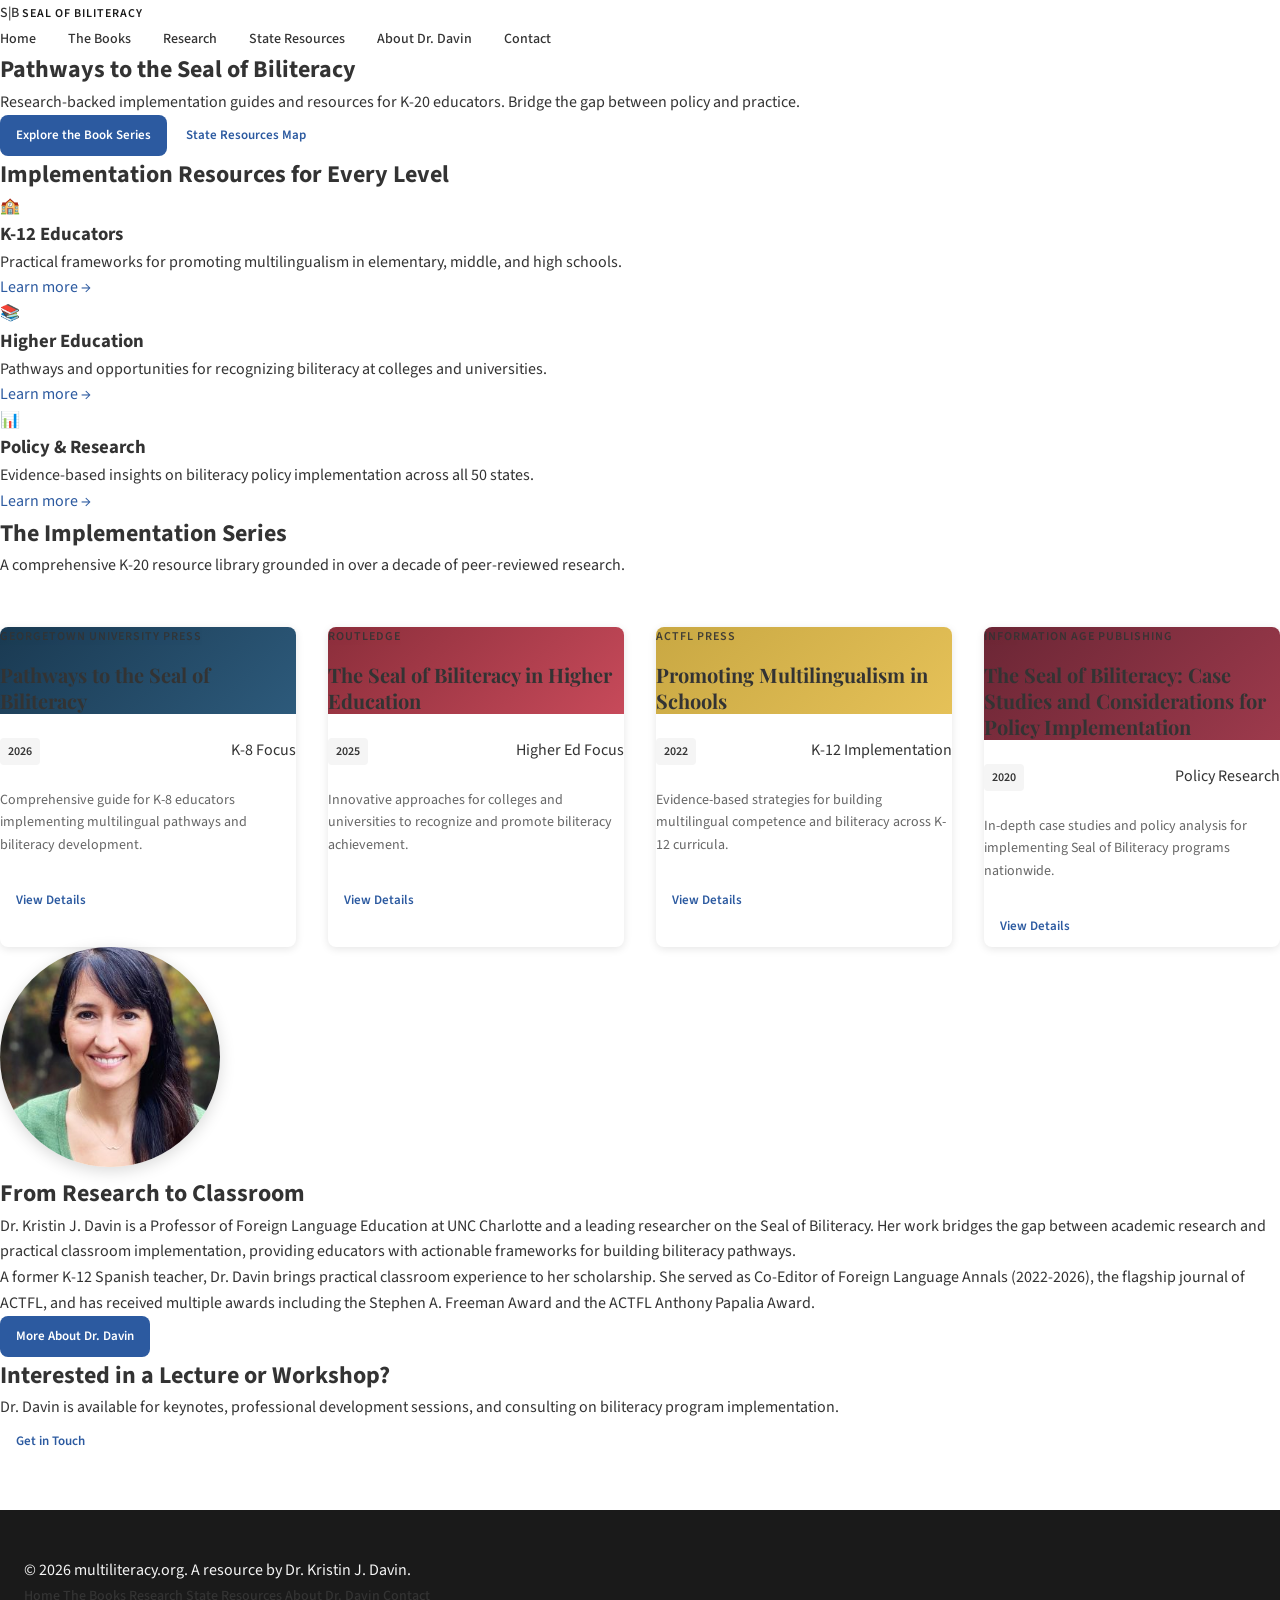
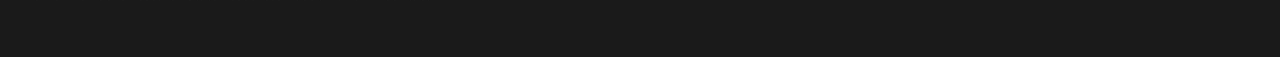
==== commit 474dc7cc: "Add files via upload" ====
--- a/index.html
+++ b/index.html
@@ -166,8 +166,7 @@
         <div class="container">
             <div class="about-layout">
                 <div class="about-image">
-                    <div class="photo-placeholder">KD</div>
-                    <!-- Alternative: <img src="images/kristin-davin.jpg" alt="Dr. Kristin J. Davin"> -->
+                    <img src="KristinDavin_headshot.jpg" alt="Dr. Kristin J. Davin" style="width:220px;height:220px;border-radius:50%;object-fit:cover;box-shadow:0 4px 16px rgba(0,0,0,0.15);">
                 </div>
                 <div class="about-content">
                     <h2>From Research to Classroom</h2>
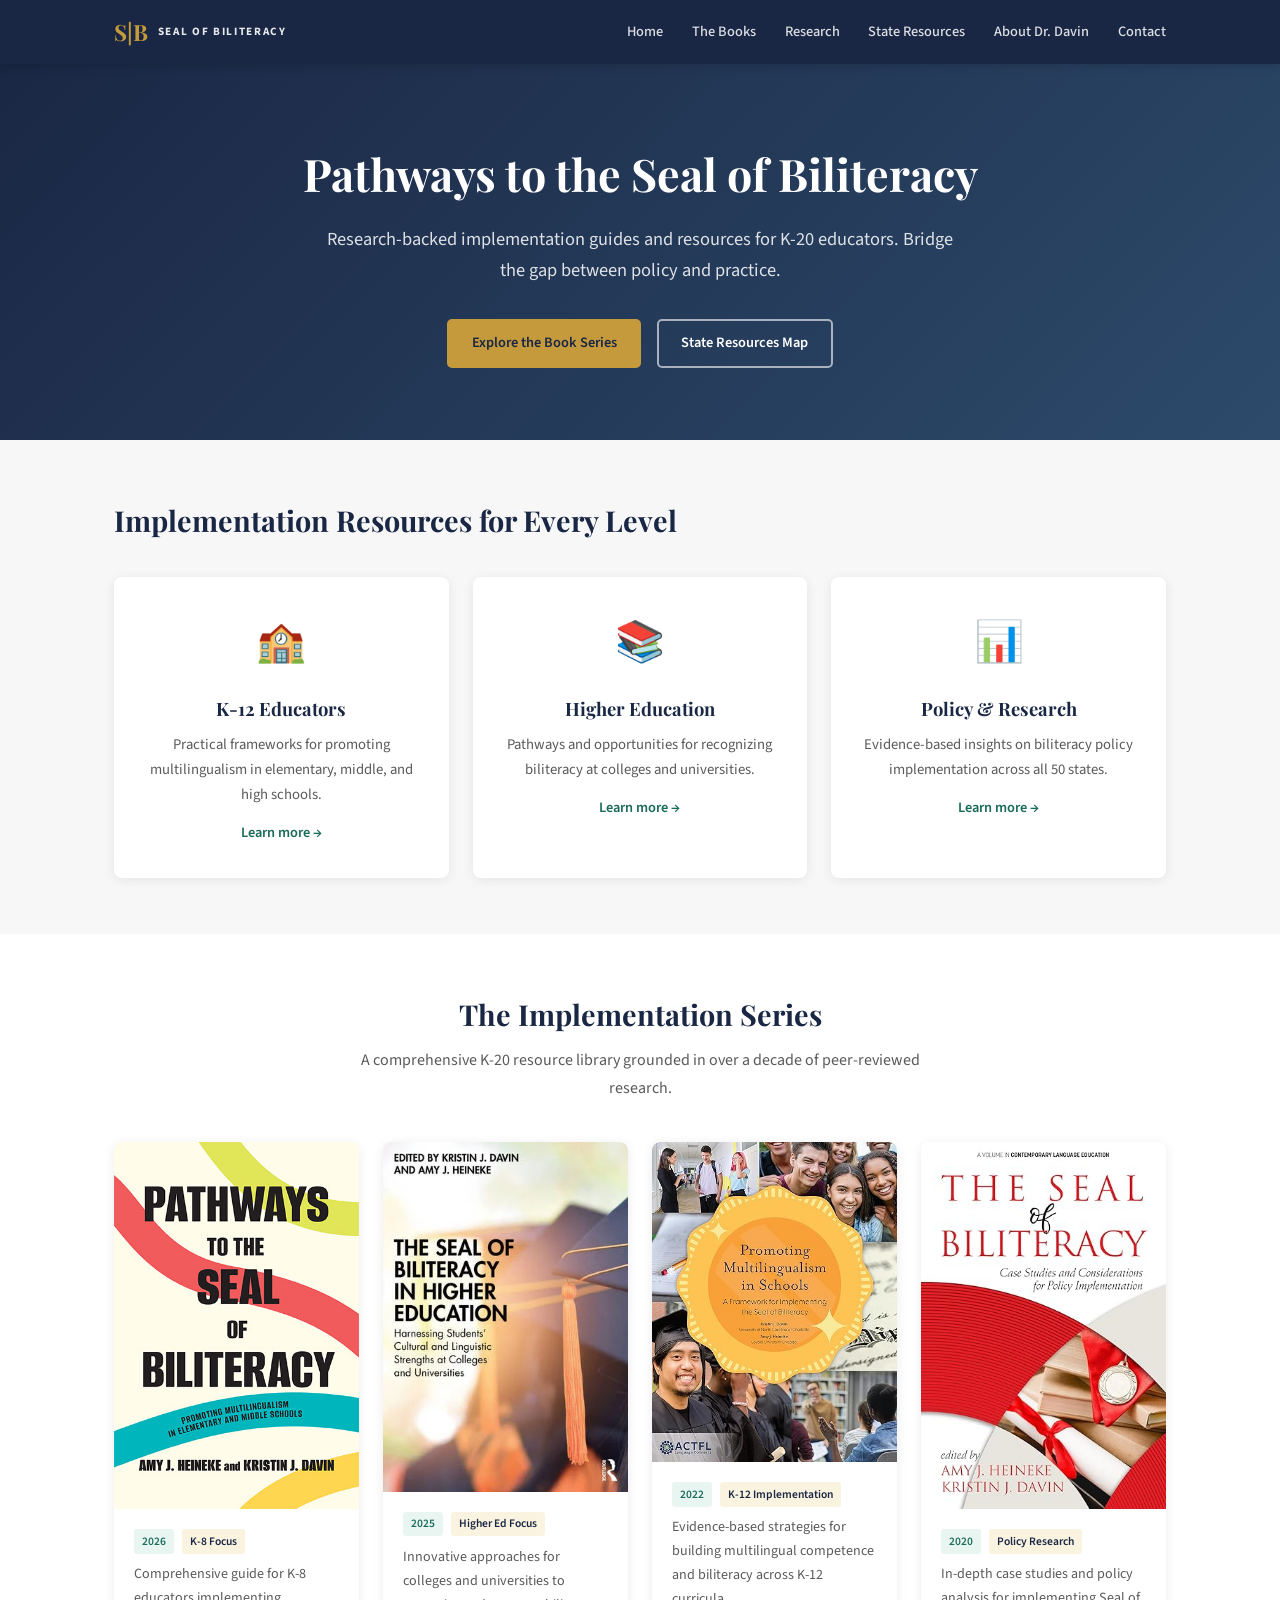
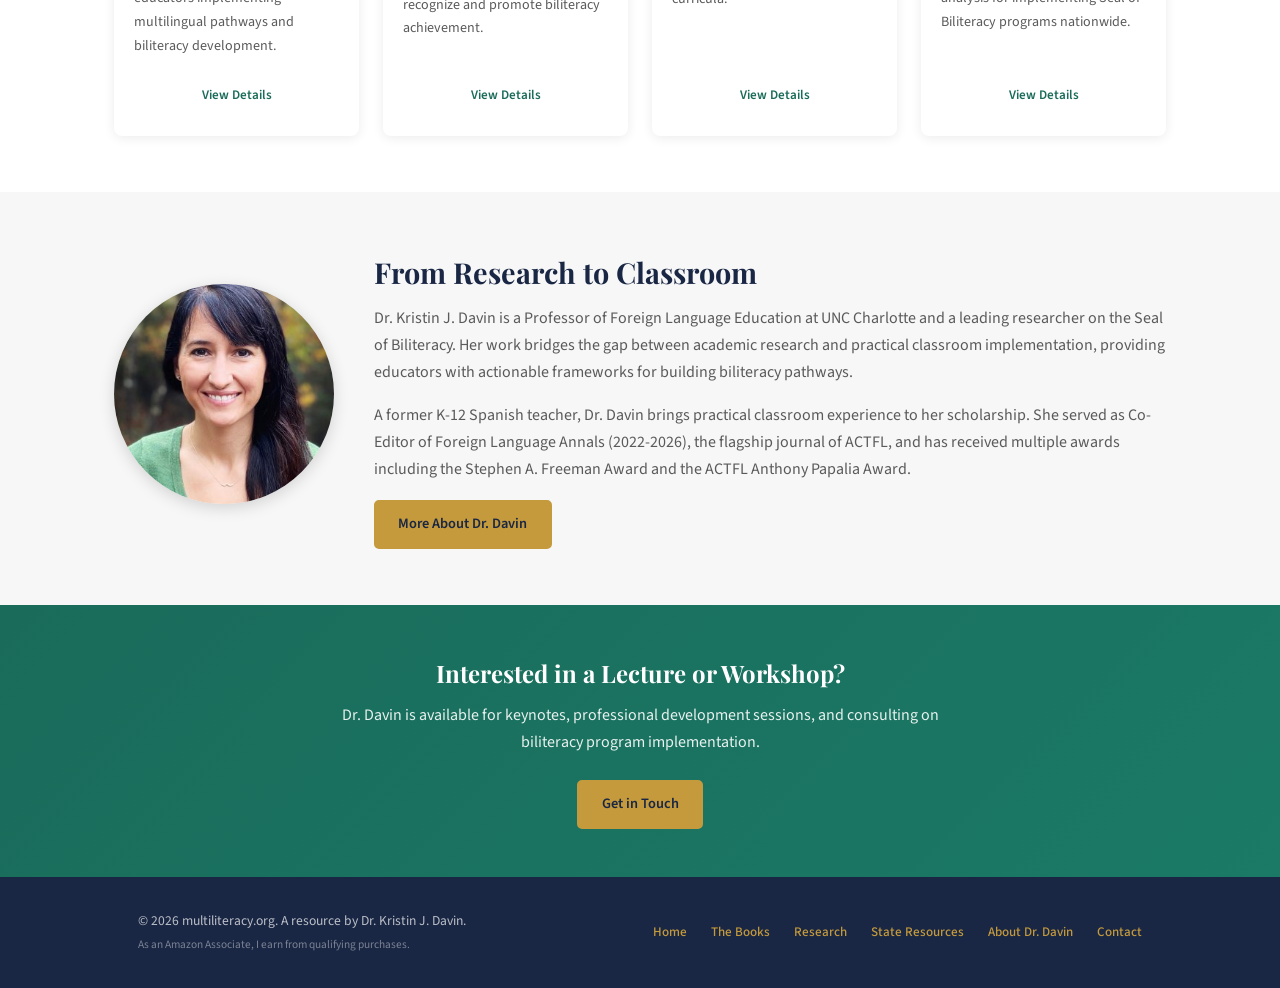
==== commit efd0db5d: "Add files via upload" ====
--- a/index.html
+++ b/index.html
@@ -96,9 +96,8 @@
             <div class="books-grid">
                 <!-- Book 1 -->
                 <article class="book-card">
-                    <div class="book-cover" style="background: linear-gradient(135deg, #1a3a52 0%, #2d5a7b 100%);">
-                        <p class="book-publisher">Georgetown University Press</p>
-                        <h3 class="book-title">Pathways to the Seal of Biliteracy</h3>
+                    <div class="book-cover">
+                        <img src="images/Pathways_to_the_Seal_of_Biliteracy.jpg" alt="Pathways to the Seal of Biliteracy book cover" class="book-cover-img">
                     </div>
                     <div class="book-info">
                         <div class="book-meta">
@@ -112,9 +111,8 @@
 
                 <!-- Book 2 -->
                 <article class="book-card">
-                    <div class="book-cover" style="background: linear-gradient(135deg, #8b2e3b 0%, #c74a5a 100%);">
-                        <p class="book-publisher">Routledge</p>
-                        <h3 class="book-title">The Seal of Biliteracy in Higher Education</h3>
+                    <div class="book-cover">
+                        <img src="images/the_seal_of_bilteracy_in_higher_education.jpg" alt="The Seal of Biliteracy in Higher Education book cover" class="book-cover-img">
                     </div>
                     <div class="book-info">
                         <div class="book-meta">
@@ -128,9 +126,8 @@
 
                 <!-- Book 3 -->
                 <article class="book-card">
-                    <div class="book-cover" style="background: linear-gradient(135deg, #c9a843 0%, #e5c158 100%);">
-                        <p class="book-publisher">ACTFL Press</p>
-                        <h3 class="book-title">Promoting Multilingualism in Schools</h3>
+                    <div class="book-cover">
+                        <img src="images/promoting_multilingualism_in_schools.jpg" alt="Promoting Multilingualism in Schools book cover" class="book-cover-img">
                     </div>
                     <div class="book-info">
                         <div class="book-meta">
@@ -144,9 +141,8 @@
 
                 <!-- Book 4 -->
                 <article class="book-card">
-                    <div class="book-cover" style="background: linear-gradient(135deg, #6b2635 0%, #9d3a4c 100%);">
-                        <p class="book-publisher">Information Age Publishing</p>
-                        <h3 class="book-title">The Seal of Biliteracy: Case Studies and Considerations for Policy Implementation</h3>
+                    <div class="book-cover">
+                        <img src="images/case_studies_and_considerations.jpg" alt="The Seal of Biliteracy: Case Studies and Considerations book cover" class="book-cover-img">
                     </div>
                     <div class="book-info">
                         <div class="book-meta">
@@ -166,7 +162,7 @@
         <div class="container">
             <div class="about-layout">
                 <div class="about-image">
-                    <img src="KristinDavin_headshot.jpg" alt="Dr. Kristin J. Davin" style="width:220px;height:220px;border-radius:50%;object-fit:cover;box-shadow:0 4px 16px rgba(0,0,0,0.15);">
+                    <img src="images/kristin-davin.jpg" alt="Dr. Kristin J. Davin" style="width:220px;height:220px;border-radius:50%;object-fit:cover;box-shadow:0 4px 16px rgba(0,0,0,0.15);">
                 </div>
                 <div class="about-content">
                     <h2>From Research to Classroom</h2>
@@ -192,7 +188,7 @@
         <div class="container">
             <div class="footer-content">
                 <div class="footer-left">
-                    <p>&copy; 2026 multiliteracy.org. A resource by Dr. Kristin J. Davin.</p>
+                    <p>&copy; 2026 multiliteracy.org. A resource by Dr. Kristin J. Davin.<br><small style="opacity:0.6;">As an Amazon Associate, I earn from qualifying purchases.</small></p>
                 </div>
                 <div class="footer-right">
                     <nav class="footer-nav">
--- a/style.css
+++ b/style.css
@@ -1,655 +1,1018 @@
-/* ===== SEAL OF BILITERACY WEBSITE STYLES ===== */
-
-/* Import Google Fonts */
-@import url('https://fonts.googleapis.com/css2?family=Playfair+Display:wght@700&family=Source+Sans+3:wght@400;500;600;700&display=swap');
-
-/* ===== CSS VARIABLES ===== */
+/* ===== SEAL OF BILITERACY – MASTER STYLESHEET ===== */
+@import url('https://fonts.googleapis.com/css2?family=Playfair+Display:wght@600;700&family=Source+Sans+3:wght@400;500;600;700&display=swap');
+
+/* ===== VARIABLES ===== */
 :root {
-  --color-gold: #D4AF37;
-  --color-dark: #1a1a1a;
-  --color-light: #f5f5f5;
-  --color-white: #ffffff;
-  --color-text: #333333;
-  --color-text-light: #666666;
-  --color-border: #e0e0e0;
-  --color-blue: #2c5aa0;
-  --color-teal: #008b8b;
-  --color-purple: #5d3a7a;
-  --color-green: #4a7c59;
-
-  --font-display: 'Playfair Display', serif;
-  --font-body: 'Source Sans 3', sans-serif;
-
-  --spacing-xs: 0.5rem;
-  --spacing-sm: 1rem;
-  --spacing-md: 1.5rem;
-  --spacing-lg: 2rem;
-  --spacing-xl: 3rem;
-
+  --navy: #1a2744;
+  --navy-light: #2d4a6b;
+  --gold: #c49a3c;
+  --gold-light: #faf3e0;
+  --teal: #1a6b5a;
+  --teal-light: #e8f5f1;
+  --white: #ffffff;
+  --bg: #f7f7f7;
+  --text: #2d2d2d;
+  --text-light: #5a5a5a;
+  --border: #e0e0e0;
+  --shadow: 0 2px 12px rgba(0,0,0,0.08);
+  --shadow-lg: 0 4px 20px rgba(0,0,0,0.12);
   --radius: 8px;
-  --shadow: 0 2px 8px rgba(0, 0, 0, 0.1);
-  --shadow-lg: 0 4px 16px rgba(0, 0, 0, 0.15);
-}
-
-/* ===== RESET & BASE STYLES ===== */
-* {
-  margin: 0;
-  padding: 0;
-  box-sizing: border-box;
-}
-
-html {
-  scroll-behavior: smooth;
-}
-
-body {
-  font-family: var(--font-body);
-  font-size: 16px;
-  line-height: 1.6;
-  color: var(--color-text);
-  background-color: var(--color-white);
-}
-
-a {
-  color: var(--color-blue);
-  text-decoration: none;
-  transition: color 0.3s ease;
-}
-
-a:hover {
-  color: var(--color-gold);
-}
-
-button, input[type="button"], input[type="submit"] {
-  font-family: var(--font-body);
-  cursor: pointer;
-  border: none;
-  border-radius: var(--radius);
-  transition: all 0.3s ease;
-}
-
-/* ===== HEADER & NAVIGATION ===== */
-header {
-  background-color: var(--color-white);
-  border-bottom: 1px solid var(--color-border);
+  --font-display: 'Playfair Display', Georgia, serif;
+  --font-body: 'Source Sans 3', -apple-system, BlinkMacSystemFont, sans-serif;
+}
+
+/* ===== RESET ===== */
+*, *::before, *::after { box-sizing: border-box; margin: 0; padding: 0; }
+html { scroll-behavior: smooth; }
+body { font-family: var(--font-body); font-size: 16px; line-height: 1.7; color: var(--text); background: var(--white); }
+a { color: var(--teal); text-decoration: none; transition: color 0.2s; }
+a:hover { color: var(--gold); }
+img { max-width: 100%; height: auto; }
+ul { list-style: none; }
+
+/* ===== CONTAINER ===== */
+.container { max-width: 1100px; margin: 0 auto; padding: 0 1.5rem; }
+
+/* ===== NAVBAR ===== */
+.navbar {
+  background: var(--navy);
   position: sticky;
   top: 0;
-  z-index: 100;
-  box-shadow: var(--shadow);
-}
-
-.header-container {
-  max-width: 1200px;
+  z-index: 1000;
+  box-shadow: 0 2px 8px rgba(0,0,0,0.15);
+}
+.navbar-container {
+  max-width: 1100px;
   margin: 0 auto;
-  padding: var(--spacing-md);
-  display: flex;
+  padding: 0 1.5rem;
+  display: flex;
+  align-items: center;
   justify-content: space-between;
-  align-items: center;
-}
-
-.logo {
-  display: flex;
-  align-items: center;
-  gap: var(--spacing-sm);
+  height: 64px;
+}
+.navbar-logo a {
+  display: flex;
+  align-items: center;
+  gap: 0.6rem;
   text-decoration: none;
 }
-
-.logo-symbol {
-  font-size: 28px;
+.logo-mark {
+  font-family: var(--font-display);
+  font-size: 1.4rem;
   font-weight: 700;
-  font-family: var(--font-display);
-  color: var(--color-gold);
-}
-
+  color: var(--gold);
+}
 .logo-text {
-  font-size: 12px;
-  font-weight: 600;
-  letter-spacing: 1px;
-  color: var(--color-dark);
-}
-
-nav ul {
-  display: flex;
-  list-style: none;
-  gap: var(--spacing-lg);
-  align-items: center;
-}
-
-nav a {
-  font-size: 14px;
+  font-size: 0.7rem;
+  font-weight: 700;
+  letter-spacing: 0.15em;
+  color: rgba(255,255,255,0.9);
+  text-transform: uppercase;
+}
+.nav-menu {
+  display: flex;
+  gap: 1.8rem;
+  align-items: center;
+}
+.nav-menu a {
+  color: rgba(255,255,255,0.85);
+  font-size: 0.9rem;
   font-weight: 500;
-  color: var(--color-text);
+  padding: 0.4rem 0;
   position: relative;
-}
-
-nav a::after {
+  transition: color 0.2s;
+}
+.nav-menu a::after {
   content: '';
   position: absolute;
-  bottom: -5px;
+  bottom: 0;
   left: 0;
   width: 0;
   height: 2px;
-  background-color: var(--color-gold);
-  transition: width 0.3s ease;
-}
-
-nav a:hover::after,
-nav a.active::after {
-  width: 100%;
-}
+  background: var(--gold);
+  transition: width 0.3s;
+}
+.nav-menu a:hover,
+.nav-menu a.active { color: var(--white); }
+.nav-menu a:hover::after,
+.nav-menu a.active::after { width: 100%; }
 
 .hamburger {
   display: none;
   flex-direction: column;
-  gap: 6px;
-  cursor: pointer;
+  gap: 5px;
   background: none;
   border: none;
-}
-
+  cursor: pointer;
+  padding: 0.5rem;
+}
 .hamburger span {
   display: block;
-  width: 25px;
-  height: 3px;
-  background-color: var(--color-dark);
+  width: 24px;
+  height: 2px;
+  background: var(--white);
   border-radius: 2px;
-  transition: all 0.3s ease;
-}
-
-/* Mobile Navigation */
+  transition: 0.3s;
+}
+
+/* ===== HERO ===== */
+.hero {
+  background: linear-gradient(135deg, var(--navy) 0%, var(--navy-light) 100%);
+  color: var(--white);
+  padding: 4.5rem 1.5rem;
+  text-align: center;
+}
+.hero h1 {
+  font-family: var(--font-display);
+  font-size: 2.8rem;
+  color: var(--white);
+  margin-bottom: 0.75rem;
+}
+.hero-subtitle {
+  font-size: 1.15rem;
+  color: rgba(255,255,255,0.85);
+  max-width: 650px;
+  margin: 0 auto 2rem;
+  line-height: 1.7;
+}
+.hero-buttons {
+  display: flex;
+  gap: 1rem;
+  justify-content: center;
+  flex-wrap: wrap;
+}
+
+/* ===== BUTTONS ===== */
+.btn {
+  display: inline-block;
+  padding: 0.65rem 1.4rem;
+  font-size: 0.9rem;
+  font-weight: 600;
+  border-radius: 5px;
+  transition: all 0.2s;
+  text-align: center;
+  cursor: pointer;
+  border: 2px solid transparent;
+}
+.btn-primary { background: var(--gold); color: var(--navy); border-color: var(--gold); }
+.btn-primary:hover { background: #b38a30; color: var(--white); border-color: #b38a30; }
+.btn-outline { background: transparent; color: var(--white); border: 2px solid rgba(255,255,255,0.6); }
+.btn-outline:hover { background: rgba(255,255,255,0.15); border-color: var(--white); color: var(--white); }
+.btn-secondary { background: var(--teal); color: var(--white); border-color: var(--teal); }
+.btn-secondary:hover { background: #14544a; border-color: #14544a; color: var(--white); }
+.btn-light { background: var(--gold); color: var(--navy); border-color: var(--gold); }
+.btn-light:hover { background: #b38a30; color: var(--white); border-color: #b38a30; }
+.btn-small { padding: 0.45rem 1rem; font-size: 0.82rem; }
+.btn-purchase { padding: 0.7rem 1.5rem; font-size: 0.95rem; font-weight: 600; border-radius: 5px; }
+.btn-purchase-primary { background: var(--teal); color: var(--white); }
+.btn-purchase-primary:hover { background: #14544a; color: var(--white); }
+.btn-purchase-secondary { background: #ff9900; color: #111; font-weight: 700; }
+.btn-purchase-secondary:hover { background: #e68a00; color: #111; }
+
+/* ===== SECTIONS ===== */
+.section { padding: 3.5rem 0; }
+.section-alt { background: var(--bg); }
+.section-header { text-align: center; margin-bottom: 2.5rem; }
+.section-header h2,
+.section h2:not(.book-detail-title) {
+  font-family: var(--font-display);
+  font-size: 1.8rem;
+  color: var(--navy);
+  margin-bottom: 0.5rem;
+}
+.section-subtitle {
+  color: var(--text-light);
+  max-width: 600px;
+  margin: 0 auto;
+  font-size: 1rem;
+}
+
+/* ===== THREE PILLARS ===== */
+.pillars-grid {
+  display: grid;
+  grid-template-columns: repeat(3, 1fr);
+  gap: 1.5rem;
+  margin-top: 2rem;
+}
+.pillar-card {
+  background: var(--white);
+  padding: 2rem 1.5rem;
+  border-radius: var(--radius);
+  box-shadow: var(--shadow);
+  text-align: center;
+  transition: box-shadow 0.3s, transform 0.3s;
+}
+.pillar-card:hover { box-shadow: var(--shadow-lg); transform: translateY(-3px); }
+.pillar-icon { font-size: 2.5rem; margin-bottom: 1rem; }
+.pillar-card h3 {
+  font-family: var(--font-display);
+  font-size: 1.15rem;
+  color: var(--navy);
+  margin-bottom: 0.5rem;
+}
+.pillar-card p { color: var(--text-light); font-size: 0.92rem; margin-bottom: 0.75rem; }
+.card-link { font-size: 0.9rem; font-weight: 600; color: var(--teal); }
+.card-link:hover { color: var(--gold); }
+
+/* ===== BOOK GRID (home + books overview) ===== */
+.books-grid {
+  display: grid;
+  grid-template-columns: repeat(auto-fill, minmax(240px, 1fr));
+  gap: 1.5rem;
+  margin-top: 1.5rem;
+}
+.book-card {
+  background: var(--white);
+  border-radius: var(--radius);
+  box-shadow: var(--shadow);
+  overflow: hidden;
+  transition: box-shadow 0.3s, transform 0.3s;
+  display: flex;
+  flex-direction: column;
+}
+.book-card:hover { box-shadow: var(--shadow-lg); transform: translateY(-3px); }
+.book-cover {
+  display: flex;
+  flex-direction: column;
+  justify-content: flex-end;
+  min-height: 180px;
+  color: var(--white);
+  overflow: hidden;
+}
+.book-cover .book-publisher,
+.book-cover p.book-publisher {
+  font-size: 0.7rem;
+  text-transform: uppercase;
+  letter-spacing: 0.1em;
+  opacity: 0.8;
+  margin-bottom: 0.3rem;
+  color: inherit;
+}
+.book-cover .book-title,
+.book-cover h3.book-title {
+  font-family: var(--font-display);
+  font-size: 1.15rem;
+  font-weight: 700;
+  line-height: 1.3;
+  color: inherit;
+}
+/* Also handle book-cover-area used on books.html */
+.book-cover-area {
+  display: flex;
+  flex-direction: column;
+  justify-content: flex-end;
+  min-height: 200px;
+  color: var(--white);
+  overflow: hidden;
+}
+.book-cover-area .book-publisher { font-size: 0.7rem; text-transform: uppercase; letter-spacing: 0.1em; opacity: 0.8; margin-bottom: 0.3rem; }
+.book-cover-area .book-title { font-family: var(--font-display); font-size: 1.15rem; font-weight: 700; line-height: 1.3; }
+
+/* Book cover images */
+.book-cover-img {
+  width: 100%;
+  height: 100%;
+  object-fit: cover;
+  display: block;
+  border-radius: var(--radius) var(--radius) 0 0;
+}
+.book-cover-area .book-cover-img,
+.book-cover .book-cover-img {
+  border-radius: var(--radius) var(--radius) 0 0;
+}
+.book-cover-placeholder .book-cover-img {
+  border-radius: var(--radius);
+  box-shadow: var(--shadow-lg);
+}
+
+.book-info, .book-card-content {
+  padding: 1.25rem;
+  flex: 1;
+  display: flex;
+  flex-direction: column;
+}
+.book-meta {
+  display: flex;
+  gap: 0.5rem;
+  align-items: center;
+  margin-bottom: 0.6rem;
+  flex-wrap: wrap;
+}
+.book-year {
+  font-size: 0.72rem;
+  color: var(--teal);
+  background: var(--teal-light);
+  padding: 0.15rem 0.5rem;
+  border-radius: 3px;
+  font-weight: 600;
+}
+.book-tag, .book-audience {
+  font-size: 0.72rem;
+  color: var(--navy);
+  background: var(--gold-light);
+  padding: 0.15rem 0.5rem;
+  border-radius: 3px;
+  font-weight: 600;
+}
+.book-description {
+  font-size: 0.88rem;
+  color: var(--text-light);
+  margin-bottom: 1rem;
+  flex: 1;
+}
+.book-actions { display: flex; gap: 0.5rem; flex-wrap: wrap; }
+
+/* ===== BOOK DETAIL PAGES ===== */
+.back-link {
+  display: inline-block;
+  margin-bottom: 1.5rem;
+  color: var(--teal);
+  font-size: 0.9rem;
+  font-weight: 500;
+}
+.book-detail-wrapper {
+  display: grid;
+  grid-template-columns: 1fr 1.2fr;
+  gap: 2.5rem;
+  margin-bottom: 2.5rem;
+  align-items: start;
+}
+.book-cover-placeholder {
+  border-radius: var(--radius);
+  display: flex;
+  align-items: center;
+  justify-content: center;
+  color: var(--white);
+  text-align: center;
+  overflow: hidden;
+  font-family: var(--font-display);
+  font-size: 1.3rem;
+}
+.cover-pathways { background: linear-gradient(135deg, #1a3a52, #2d5a7b); }
+.cover-higher-ed { background: linear-gradient(135deg, #8b2e3b, #c74a5a); }
+.cover-promoting { background: linear-gradient(135deg, #c9a843, #e5c158); }
+.cover-case-studies { background: linear-gradient(135deg, #6b2635, #9d3a4c); }
+
+.book-detail-title {
+  font-family: var(--font-display);
+  font-size: 1.8rem;
+  color: var(--navy);
+  margin-bottom: 1rem;
+  line-height: 1.3;
+}
+.book-detail-meta { margin-bottom: 1.5rem; padding-bottom: 1.5rem; border-bottom: 1px solid var(--border); }
+.book-detail-item { margin-bottom: 0.75rem; }
+.book-detail-label { font-weight: 600; font-size: 0.85rem; color: var(--text); margin-bottom: 2px; display: block; }
+.book-detail-value { color: var(--text-light); font-size: 0.95rem; }
+.detail-row { margin-bottom: 0.75rem; }
+.detail-label { font-weight: 600; font-size: 0.85rem; color: var(--text); }
+.detail-value { color: var(--text-light); }
+.detail-link { color: var(--teal); }
+
+.ideal-for { display: flex; flex-wrap: wrap; gap: 0.5rem; margin-top: 0.75rem; }
+.ideal-for-tag {
+  background: var(--teal-light);
+  color: var(--teal);
+  padding: 0.3rem 0.8rem;
+  border-radius: 20px;
+  font-size: 0.82rem;
+  font-weight: 600;
+}
+.book-description-full { font-size: 1rem; color: var(--text-light); line-height: 1.8; margin-bottom: 1.5rem; }
+.book-purchase-buttons { display: flex; gap: 0.75rem; margin-bottom: 1.5rem; flex-wrap: wrap; }
+
+/* Research behind book */
+.research-section {
+  background: var(--bg);
+  padding: 2rem;
+  border-radius: var(--radius);
+  margin-top: 2rem;
+}
+.research-title {
+  font-family: var(--font-display);
+  font-size: 1.3rem;
+  color: var(--navy);
+  margin-bottom: 0.75rem;
+}
+.research-description { color: var(--text-light); line-height: 1.7; margin-bottom: 1.5rem; }
+.research-links { display: grid; grid-template-columns: repeat(auto-fit, minmax(220px, 1fr)); gap: 1rem; }
+.research-link-card {
+  background: var(--white);
+  padding: 1rem;
+  border-radius: var(--radius);
+  border: 1px solid var(--border);
+  transition: all 0.2s;
+}
+.research-link-card:hover { border-color: var(--teal); box-shadow: 0 2px 10px rgba(26,107,90,0.1); }
+.research-link-card a { display: flex; justify-content: space-between; align-items: center; font-weight: 500; color: var(--teal); }
+
+/* ===== ABOUT LAYOUT (home page) ===== */
+.about-layout {
+  display: grid;
+  grid-template-columns: auto 1fr;
+  gap: 2.5rem;
+  align-items: center;
+}
+.about-image { text-align: center; }
+.about-content h2 {
+  font-family: var(--font-display);
+  font-size: 1.6rem;
+  color: var(--navy);
+  margin-bottom: 0.75rem;
+}
+.about-content p { color: var(--text-light); margin-bottom: 1rem; }
+
+/* About page hero */
+.about-hero {
+  background: linear-gradient(135deg, var(--navy), #0f1a2e);
+  color: var(--white);
+  padding: 3.5rem 1.5rem;
+  text-align: center;
+}
+.about-hero h1 {
+  font-family: var(--font-display);
+  font-size: 2.2rem;
+  color: var(--white);
+  margin-bottom: 0.5rem;
+}
+.about-hero p { color: rgba(255,255,255,0.8); }
+
+/* Contact page hero */
+.contact-hero {
+  background: linear-gradient(135deg, var(--navy), #0f1a2e);
+  color: var(--white);
+  padding: 3.5rem 1.5rem;
+  text-align: center;
+}
+.contact-hero h1 {
+  font-family: var(--font-display);
+  font-size: 2.2rem;
+  color: var(--white);
+  margin-bottom: 0.5rem;
+}
+.contact-hero p { color: rgba(255,255,255,0.8); max-width: 600px; margin: 0 auto; }
+
+/* ===== CONTACT PAGE ===== */
+.contact-layout {
+  display: grid;
+  grid-template-columns: 1fr 1fr;
+  gap: 2rem;
+  margin-bottom: 2.5rem;
+}
+.contact-card {
+  background: var(--white);
+  padding: 2rem;
+  border-radius: var(--radius);
+  box-shadow: var(--shadow);
+}
+.contact-card h3 {
+  font-family: var(--font-display);
+  font-size: 1.2rem;
+  color: var(--navy);
+  margin-bottom: 1rem;
+}
+.contact-card p, .contact-card li { color: var(--text-light); font-size: 0.95rem; }
+.contact-card ul { list-style: disc; padding-left: 1.25rem; }
+.contact-card li { margin-bottom: 0.4rem; }
+.speaking-topics { margin-bottom: 1.5rem; }
+.contact-info-item { margin-bottom: 0.75rem; }
+.contact-label { font-weight: 600; font-size: 0.8rem; text-transform: uppercase; letter-spacing: 0.05em; color: var(--text); display: block; margin-bottom: 2px; }
+.contact-value { color: var(--text-light); font-size: 0.95rem; }
+.contact-email-link { color: var(--teal); font-weight: 600; font-size: 0.95rem; }
+.profiles-section { margin-top: 1.5rem; padding-top: 1.5rem; border-top: 1px solid var(--border); }
+.profiles-section h4, .academic-profiles-section h4 { font-size: 0.9rem; color: var(--navy); margin-bottom: 0.75rem; }
+.profiles-links, .profile-links { display: flex; flex-direction: column; gap: 0.5rem; }
+.profile-link, .profile-item {
+  display: flex;
+  align-items: center;
+  gap: 0.75rem;
+  padding: 0.75rem;
+  background: var(--bg);
+  border-radius: var(--radius);
+  transition: all 0.2s;
+  text-decoration: none;
+}
+.profile-link:hover, .profile-item:hover { background: #eee; }
+.profile-icon { font-size: 1.3rem; }
+.profile-info h4, .profile-text h4 { font-size: 0.9rem; color: var(--navy); margin-bottom: 0; }
+.profile-info p, .profile-text p { font-size: 0.8rem; color: var(--text-light); margin-bottom: 0; }
+
+/* FAQ */
+.faq-section { margin-top: 2rem; }
+.faq-section h2, .faq-section h3 {
+  font-family: var(--font-display);
+  font-size: 1.4rem;
+  color: var(--navy);
+  margin-bottom: 1.5rem;
+}
+.faq-item {
+  background: var(--white);
+  border: 1px solid var(--border);
+  border-radius: var(--radius);
+  padding: 1.25rem;
+  margin-bottom: 1rem;
+}
+.faq-item h4 { font-size: 1rem; color: var(--navy); margin-bottom: 0.5rem; }
+.faq-item p { font-size: 0.92rem; color: var(--text-light); }
+.response-time {
+  margin-top: 1.5rem;
+  padding: 1rem;
+  background: var(--teal-light);
+  border-radius: var(--radius);
+}
+.response-time h4 { font-size: 0.95rem; color: var(--teal); margin-bottom: 0.3rem; }
+.response-time p { font-size: 0.88rem; color: var(--text-light); }
+
+/* ===== CTA BANNER ===== */
+.cta-banner {
+  background: linear-gradient(135deg, var(--teal), #1a7a66);
+  color: var(--white);
+  text-align: center;
+  padding: 3rem 1.5rem;
+}
+.cta-banner h2 { font-family: var(--font-display); color: var(--white); margin-bottom: 0.5rem; font-size: 1.5rem; }
+.cta-banner p { color: rgba(255,255,255,0.9); margin-bottom: 1.5rem; max-width: 600px; margin-left: auto; margin-right: auto; }
+.cta-section {
+  background: linear-gradient(135deg, var(--teal), #1a7a66);
+  color: var(--white);
+  padding: 2.5rem;
+  border-radius: var(--radius);
+  text-align: center;
+}
+.cta-section h3 { font-family: var(--font-display); color: var(--white); margin-bottom: 0.75rem; font-size: 1.4rem; }
+.cta-section p { color: rgba(255,255,255,0.9); margin-bottom: 1.5rem; max-width: 600px; margin-left: auto; margin-right: auto; }
+
+/* ===== RESEARCH / ARTICLES PAGE ===== */
+.research-header {
+  text-align: center;
+  margin-bottom: 2.5rem;
+}
+.research-header h1 {
+  font-family: var(--font-display);
+  font-size: 2.2rem;
+  color: var(--navy);
+  margin-bottom: 0.5rem;
+}
+.research-header p { color: var(--text-light); max-width: 600px; margin: 0 auto; }
+
+.theme-section { margin-bottom: 2.5rem; }
+.theme-title {
+  font-family: var(--font-display);
+  font-size: 1.35rem;
+  color: var(--navy);
+  margin-bottom: 0.5rem;
+  padding-bottom: 0.5rem;
+  border-bottom: 2px solid var(--gold);
+}
+.theme-intro {
+  background: var(--bg);
+  padding: 1rem;
+  border-radius: var(--radius);
+  border-left: 4px solid var(--gold);
+  margin-bottom: 1rem;
+  font-size: 0.9rem;
+  color: var(--text-light);
+  line-height: 1.6;
+}
+
+.articles-grid { display: flex; flex-direction: column; gap: 0.75rem; }
+
+.article-card {
+  background: var(--white);
+  border: 1px solid var(--border);
+  border-radius: var(--radius);
+  overflow: hidden;
+  transition: box-shadow 0.2s;
+}
+.article-card:hover { box-shadow: var(--shadow); }
+.article-header {
+  display: flex;
+  justify-content: space-between;
+  align-items: center;
+  padding: 1rem 1.25rem;
+  cursor: pointer;
+  gap: 1rem;
+}
+.article-title-section { flex: 1; }
+.article-year {
+  font-size: 0.72rem;
+  color: var(--teal);
+  background: var(--teal-light);
+  padding: 0.15rem 0.5rem;
+  border-radius: 3px;
+  font-weight: 600;
+  display: inline-block;
+  margin-bottom: 0.3rem;
+}
+.article-title {
+  font-family: var(--font-display);
+  font-size: 0.95rem;
+  font-weight: 400;
+  color: var(--text);
+  line-height: 1.4;
+}
+.expand-toggle {
+  background: none;
+  border: none;
+  cursor: pointer;
+  font-size: 1.1rem;
+  color: var(--text-light);
+  transition: transform 0.3s;
+  flex-shrink: 0;
+  padding: 0.25rem;
+}
+.expand-toggle.open { transform: rotate(180deg); }
+
+.article-body, .article-content {
+  max-height: 0;
+  overflow: hidden;
+  transition: max-height 0.4s ease;
+}
+.article-body.open, .article-content.open { max-height: 400px; }
+
+.article-citation {
+  padding: 0 1.25rem;
+  font-size: 0.88rem;
+  color: var(--text-light);
+  font-style: italic;
+}
+.doi-link {
+  display: inline-block;
+  margin: 0.3rem 1.25rem 0;
+  font-size: 0.82rem;
+  color: var(--teal);
+  font-style: normal;
+}
+.article-summary {
+  margin: 0.75rem 1.25rem 1.25rem;
+  padding: 0.75rem;
+  background: var(--teal-light);
+  border-radius: 5px;
+  font-size: 0.88rem;
+  color: var(--text-light);
+  line-height: 1.6;
+}
+
+/* ===== STATE RESOURCES PAGE ===== */
+.state-resources-header {
+  text-align: center;
+  padding: 3rem 1.5rem;
+  background: linear-gradient(135deg, var(--navy), var(--navy-light));
+  color: var(--white);
+}
+.state-resources-header h1 {
+  font-family: var(--font-display);
+  font-size: 2.2rem;
+  color: var(--white);
+  margin-bottom: 0.5rem;
+}
+.state-resources-header p { color: rgba(255,255,255,0.8); max-width: 600px; margin: 0 auto; }
+
+.stats-section { padding: 2rem 0; }
+.stats-container {
+  display: grid;
+  grid-template-columns: repeat(auto-fit, minmax(180px, 1fr));
+  gap: 1.25rem;
+}
+.stat-card {
+  background: var(--white);
+  border-radius: var(--radius);
+  padding: 1.5rem;
+  text-align: center;
+  box-shadow: var(--shadow);
+}
+.stat-number {
+  font-family: var(--font-display);
+  font-size: 2rem;
+  color: var(--navy);
+  font-weight: 700;
+}
+.stat-label { font-size: 0.85rem; color: var(--text-light); margin-top: 0.25rem; }
+
+.map-section { padding: 2rem 0; }
+.map-container {
+  background: var(--white);
+  border-radius: var(--radius);
+  box-shadow: var(--shadow);
+  padding: 1.5rem;
+  margin-bottom: 1rem;
+}
+.svg-map { width: 100%; height: auto; }
+.us-state { cursor: pointer; stroke: #fff; stroke-width: 1; transition: opacity 0.2s; }
+.us-state:hover { opacity: 0.8; }
+
+.map-legend {
+  display: flex;
+  flex-wrap: wrap;
+  gap: 1rem;
+  padding: 1rem;
+  background: var(--bg);
+  border-radius: var(--radius);
+  justify-content: center;
+}
+.legend-item {
+  display: flex;
+  align-items: center;
+  gap: 0.4rem;
+  font-size: 0.82rem;
+  color: var(--text-light);
+}
+.legend-color {
+  width: 16px;
+  height: 16px;
+  border-radius: 3px;
+  flex-shrink: 0;
+}
+
+.state-detail-panel {
+  background: var(--white);
+  border-radius: var(--radius);
+  box-shadow: var(--shadow);
+  padding: 1.5rem;
+  margin-top: 1rem;
+}
+.state-detail-panel h3 { font-family: var(--font-display); color: var(--navy); margin-bottom: 0.5rem; }
+
+.distribution-section { padding: 2rem 0; }
+.distribution-title {
+  font-family: var(--font-display);
+  font-size: 1.3rem;
+  color: var(--navy);
+  margin-bottom: 1rem;
+}
+.distribution-container { display: flex; flex-direction: column; gap: 1.5rem; }
+.distribution-content { padding: 1rem 0; }
+.level-group { margin-bottom: 1.25rem; }
+.level-header { display: flex; align-items: center; gap: 0.75rem; margin-bottom: 0.5rem; }
+.level-color { width: 14px; height: 14px; border-radius: 3px; flex-shrink: 0; }
+.level-title { font-weight: 600; font-size: 0.9rem; color: var(--navy); }
+.level-count { font-size: 0.8rem; color: var(--text-light); margin-left: auto; }
+.state-chips { display: flex; flex-wrap: wrap; gap: 0.4rem; }
+.state-chip {
+  font-size: 0.72rem;
+  padding: 0.2rem 0.5rem;
+  background: var(--bg);
+  border: 1px solid var(--border);
+  border-radius: 3px;
+  color: var(--text-light);
+  cursor: pointer;
+  transition: all 0.2s;
+}
+.state-chip:hover { background: var(--teal-light); color: var(--teal); border-color: var(--teal); }
+.unverified-badge {
+  font-size: 0.7rem;
+  color: #c49a3c;
+  font-style: italic;
+}
+
+/* ===== ABOUT PAGE SPECIFIC ===== */
+.about-intro-section {
+  display: grid;
+  grid-template-columns: auto 1fr;
+  gap: 2.5rem;
+  align-items: center;
+  margin-bottom: 2.5rem;
+}
+.about-photo-container { text-align: center; }
+.about-intro-content h2 {
+  font-family: var(--font-display);
+  font-size: 1.8rem;
+  color: var(--navy);
+  margin-bottom: 0.5rem;
+}
+.about-intro-content .title { font-size: 1.1rem; color: var(--teal); font-weight: 600; margin-bottom: 0.3rem; }
+.about-intro-content .institution { font-size: 0.95rem; color: var(--text-light); line-height: 1.6; }
+
+.bio-section {
+  background: var(--white);
+  padding: 2rem;
+  border-radius: var(--radius);
+  margin-bottom: 2rem;
+}
+.bio-section p { color: var(--text-light); margin-bottom: 1rem; line-height: 1.8; }
+.bio-section p:last-child { margin-bottom: 0; }
+
+.awards-section, .research-interests-section, .academic-profiles-section {
+  background: var(--white);
+  padding: 2rem;
+  border-radius: var(--radius);
+  margin-bottom: 2rem;
+}
+.awards-section h3, .research-interests-section h3, .academic-profiles-section h3 {
+  font-family: var(--font-display);
+  font-size: 1.4rem;
+  color: var(--navy);
+  margin-bottom: 1.5rem;
+  padding-bottom: 0.75rem;
+  border-bottom: 3px solid var(--gold);
+}
+.awards-grid { display: flex; flex-direction: column; gap: 1rem; }
+.award-item {
+  display: flex;
+  gap: 1rem;
+  align-items: flex-start;
+  padding: 1rem;
+  background: var(--bg);
+  border-left: 4px solid var(--gold);
+  border-radius: 4px;
+}
+.award-year {
+  flex-shrink: 0;
+  background: var(--navy);
+  color: var(--white);
+  padding: 0.5rem 0.75rem;
+  border-radius: 4px;
+  font-weight: 700;
+  font-size: 0.85rem;
+  text-align: center;
+}
+.award-details h4 { font-size: 0.95rem; color: var(--navy); margin-bottom: 0.2rem; }
+.award-details p { font-size: 0.85rem; color: var(--text-light); margin-bottom: 0; }
+
+.interests-tags {
+  display: flex;
+  flex-wrap: wrap;
+  gap: 0.75rem;
+}
+.interest-tag {
+  background: var(--teal-light);
+  color: var(--teal);
+  padding: 0.5rem 1rem;
+  border-radius: 25px;
+  font-weight: 600;
+  font-size: 0.88rem;
+  transition: all 0.2s;
+}
+.interest-tag:hover { background: var(--teal); color: var(--white); }
+
+/* Page header (used on books.html) */
+.page-header { text-align: center; margin-bottom: 2rem; padding-top: 2rem; }
+.page-title { font-family: var(--font-display); font-size: 2.2rem; color: var(--navy); margin-bottom: 0.5rem; }
+.page-subtitle { font-size: 1rem; color: var(--text-light); max-width: 650px; margin: 0 auto; }
+
+/* ===== FOOTER ===== */
+.footer {
+  background: var(--navy);
+  color: rgba(255,255,255,0.7);
+  padding: 2rem 0;
+}
+.footer-content {
+  max-width: 1100px;
+  margin: 0 auto;
+  padding: 0 1.5rem;
+  display: flex;
+  justify-content: space-between;
+  align-items: center;
+  flex-wrap: wrap;
+  gap: 1rem;
+}
+.footer-left p { font-size: 0.85rem; }
+.footer-nav { display: flex; gap: 1.5rem; flex-wrap: wrap; }
+.footer-nav a { color: var(--gold); font-size: 0.82rem; font-weight: 500; }
+.footer-nav a:hover { color: var(--white); }
+/* alt footer structure used by some pages */
+.footer-container {
+  max-width: 1100px;
+  margin: 0 auto;
+  padding: 0 1.5rem;
+  display: flex;
+  justify-content: space-between;
+  align-items: center;
+  flex-wrap: wrap;
+  gap: 1rem;
+}
+.footer-copyright { font-size: 0.85rem; }
+.footer-links { display: flex; gap: 1.5rem; flex-wrap: wrap; }
+.footer-links a { color: var(--gold); font-size: 0.82rem; }
+.footer-links a:hover { color: var(--white); }
+.footer-section { margin-bottom: 1rem; }
+.footer-section h4 { font-size: 0.9rem; color: var(--gold); margin-bottom: 0.5rem; }
+.footer-bottom { margin-top: 1rem; padding-top: 1rem; border-top: 1px solid rgba(255,255,255,0.1); font-size: 0.8rem; }
+
+/* ===== ALT NAV (header-based, used on books/detail pages) ===== */
+header {
+  background: var(--navy);
+  position: sticky;
+  top: 0;
+  z-index: 1000;
+  box-shadow: 0 2px 8px rgba(0,0,0,0.15);
+}
+.header-container {
+  max-width: 1100px;
+  margin: 0 auto;
+  padding: 0 1.5rem;
+  display: flex;
+  align-items: center;
+  justify-content: space-between;
+  height: 64px;
+}
+.logo {
+  display: flex;
+  align-items: center;
+  gap: 0.6rem;
+  text-decoration: none;
+}
+.logo-symbol, .logo-sb {
+  font-family: var(--font-display);
+  font-size: 1.4rem;
+  font-weight: 700;
+  color: var(--gold);
+}
+.logo .logo-text {
+  font-size: 0.7rem;
+  font-weight: 700;
+  letter-spacing: 0.15em;
+  color: rgba(255,255,255,0.9);
+  text-transform: uppercase;
+}
+header nav {
+  display: flex;
+  align-items: center;
+}
+header nav ul {
+  display: flex;
+  gap: 1.8rem;
+  align-items: center;
+  list-style: none;
+}
+header nav ul a {
+  color: rgba(255,255,255,0.85);
+  font-size: 0.9rem;
+  font-weight: 500;
+  padding: 0.4rem 0;
+  position: relative;
+  transition: color 0.2s;
+}
+header nav ul a::after {
+  content: '';
+  position: absolute;
+  bottom: 0;
+  left: 0;
+  width: 0;
+  height: 2px;
+  background: var(--gold);
+  transition: width 0.3s;
+}
+header nav ul a:hover,
+header nav ul a.active { color: var(--white); }
+header nav ul a:hover::after,
+header nav ul a.active::after { width: 100%; }
+
+/* main wrapper used by book pages */
+main {
+  max-width: 1100px;
+  margin: 0 auto;
+  padding: 2.5rem 1.5rem;
+}
+
+/* hidden utility */
+.hidden { display: none !important; }
+
+/* ===== RESPONSIVE ===== */
 @media (max-width: 768px) {
-  nav {
+  .hamburger { display: flex; }
+  .nav-menu {
+    display: none;
     position: absolute;
-    top: 70px;
+    top: 64px;
     left: 0;
     right: 0;
-    background-color: var(--color-white);
-    border-bottom: 1px solid var(--color-border);
-    max-height: 0;
-    overflow: hidden;
-    transition: max-height 0.3s ease;
+    background: var(--navy);
+    flex-direction: column;
+    padding: 1rem 1.5rem;
+    gap: 0;
+    box-shadow: 0 4px 12px rgba(0,0,0,0.2);
   }
-
-  nav.active {
-    max-height: 400px;
-  }
-
-  nav ul {
-    flex-direction: column;
-    gap: 0;
-    align-items: flex-start;
-    padding: var(--spacing-md);
-  }
-
-  nav a {
-    display: block;
-    padding: var(--spacing-sm);
-    width: 100%;
-  }
-
-  .hamburger {
-    display: flex;
-  }
-}
-
-/* ===== FOOTER ===== */
-footer {
-  background-color: var(--color-dark);
-  color: var(--color-light);
-  padding: var(--spacing-xl) var(--spacing-md);
-  margin-top: var(--spacing-xl);
-}
-
-.footer-container {
-  max-width: 1200px;
-  margin: 0 auto;
-  display: grid;
-  grid-template-columns: 1fr 1fr;
-  gap: var(--spacing-lg);
-  align-items: start;
-}
-
-.footer-copyright {
-  font-size: 14px;
-  line-height: 1.8;
-  color: var(--color-light);
-}
-
-.footer-links {
-  display: flex;
-  flex-wrap: wrap;
-  gap: var(--spacing-lg);
-  list-style: none;
-}
-
-.footer-links a {
-  color: var(--color-gold);
-  font-size: 13px;
-  font-weight: 500;
-}
-
-.footer-links a:hover {
-  color: var(--color-light);
-}
-
-@media (max-width: 768px) {
-  .footer-container {
-    grid-template-columns: 1fr;
-    gap: var(--spacing-md);
-  }
-
-  .footer-links {
-    gap: var(--spacing-md);
-  }
-}
-
-/* ===== PAGE WRAPPER ===== */
-main {
-  min-height: calc(100vh - 300px);
-  max-width: 1200px;
-  margin: 0 auto;
-  padding: var(--spacing-xl) var(--spacing-md);
-}
-
-/* ===== BREADCRUMB/BACK LINK ===== */
-.back-link {
-  display: inline-block;
-  margin-bottom: var(--spacing-lg);
-  color: var(--color-blue);
-  font-size: 14px;
-  font-weight: 500;
-}
-
-.back-link:hover {
-  color: var(--color-gold);
-}
-
-/* ===== PAGES ===== */
-
-/* Page Header */
-.page-header {
-  text-align: center;
-  margin-bottom: var(--spacing-xl);
-}
-
-.page-title {
-  font-family: var(--font-display);
-  font-size: 48px;
-  color: var(--color-dark);
-  margin-bottom: var(--spacing-sm);
-}
-
-.page-subtitle {
-  font-size: 18px;
-  color: var(--color-text-light);
-  max-width: 700px;
-  margin: 0 auto;
-  line-height: 1.8;
-}
-
-@media (max-width: 768px) {
-  .page-title {
-    font-size: 36px;
-  }
-
-  .page-subtitle {
-    font-size: 16px;
-  }
-}
-
-/* ===== BOOK GRID ===== */
-.books-grid {
-  display: grid;
-  grid-template-columns: repeat(auto-fit, minmax(280px, 1fr));
-  gap: var(--spacing-lg);
-  margin-top: var(--spacing-xl);
-}
-
-.book-card {
-  background-color: var(--color-white);
-  border-radius: var(--radius);
-  overflow: hidden;
-  box-shadow: var(--shadow);
-  transition: transform 0.3s ease, box-shadow 0.3s ease;
-}
-
-.book-card:hover {
-  transform: translateY(-5px);
-  box-shadow: var(--shadow-lg);
-}
-
-.book-cover-area {
-  position: relative;
-  height: 300px;
-  display: flex;
-  flex-direction: column;
-  justify-content: flex-end;
-  padding: var(--spacing-lg);
-  color: var(--color-white);
-}
-
-/* Gradient backgrounds for each book */
-.book-cover-area.cover-pathways {
-  background: linear-gradient(135deg, #667eea 0%, #764ba2 100%);
-}
-
-.book-cover-area.cover-higher-ed {
-  background: linear-gradient(135deg, #f093fb 0%, #f5576c 100%);
-}
-
-.book-cover-area.cover-promoting {
-  background: linear-gradient(135deg, #4facfe 0%, #00f2fe 100%);
-}
-
-.book-cover-area.cover-case-studies {
-  background: linear-gradient(135deg, #fa709a 0%, #fee140 100%);
-}
-
-.book-publisher {
-  font-size: 12px;
-  font-weight: 600;
-  letter-spacing: 1px;
-  text-transform: uppercase;
-  opacity: 0.9;
-  margin-bottom: var(--spacing-sm);
-}
-
-.book-title {
-  font-family: var(--font-display);
-  font-size: 20px;
-  font-weight: 700;
-  line-height: 1.3;
-  margin-bottom: var(--spacing-md);
-}
-
-.book-card-content {
-  padding: var(--spacing-md);
-}
-
-.book-meta {
-  display: flex;
-  justify-content: space-between;
-  align-items: center;
-  margin-bottom: var(--spacing-md);
-  gap: var(--spacing-sm);
-}
-
-.book-year {
-  font-size: 12px;
-  font-weight: 600;
-  background-color: var(--color-light);
-  color: var(--color-text);
-  padding: 4px 8px;
-  border-radius: 4px;
-}
-
-.book-audience {
-  font-size: 12px;
-  font-weight: 600;
-  background-color: var(--color-blue);
-  color: var(--color-white);
-  padding: 4px 8px;
-  border-radius: 4px;
-}
-
-.book-description {
-  font-size: 14px;
-  color: var(--color-text-light);
-  line-height: 1.6;
-  margin-bottom: var(--spacing-md);
-}
-
-.book-actions {
-  display: flex;
-  gap: var(--spacing-sm);
-}
-
-.btn {
-  display: inline-block;
-  padding: 10px 16px;
-  font-size: 13px;
-  font-weight: 600;
-  border-radius: var(--radius);
-  transition: all 0.3s ease;
-  text-align: center;
-  flex: 1;
-}
-
-.btn-primary {
-  background-color: var(--color-blue);
-  color: var(--color-white);
-}
-
-.btn-primary:hover {
-  background-color: #1d3f70;
-  color: var(--color-gold);
-}
-
-.btn-secondary {
-  background-color: var(--color-light);
-  color: var(--color-blue);
-  border: 1px solid var(--color-border);
-}
-
-.btn-secondary:hover {
-  background-color: var(--color-gold);
-  color: var(--color-white);
-  border-color: var(--color-gold);
-}
-
-/* ===== BOOK DETAIL PAGE ===== */
-.book-detail-wrapper {
-  display: grid;
-  grid-template-columns: 1fr 1fr;
-  gap: var(--spacing-xl);
-  margin-bottom: var(--spacing-xl);
-  align-items: start;
-}
-
-.book-cover-placeholder {
-  height: 500px;
-  border-radius: var(--radius);
-  background: linear-gradient(135deg, #667eea 0%, #764ba2 100%);
-  display: flex;
-  align-items: center;
-  justify-content: center;
-  color: var(--color-white);
-  font-size: 18px;
-  text-align: center;
-  padding: var(--spacing-lg);
-  box-shadow: var(--shadow-lg);
-}
-
-.book-cover-placeholder.cover-pathways {
-  background: linear-gradient(135deg, #667eea 0%, #764ba2 100%);
-}
-
-.book-cover-placeholder.cover-higher-ed {
-  background: linear-gradient(135deg, #f093fb 0%, #f5576c 100%);
-}
-
-.book-cover-placeholder.cover-promoting {
-  background: linear-gradient(135deg, #4facfe 0%, #00f2fe 100%);
-}
-
-.book-cover-placeholder.cover-case-studies {
-  background: linear-gradient(135deg, #fa709a 0%, #fee140 100%);
-}
-
-.book-details {
-  display: flex;
-  flex-direction: column;
-}
-
-.book-detail-title {
-  font-family: var(--font-display);
-  font-size: 36px;
-  color: var(--color-dark);
-  margin-bottom: var(--spacing-md);
-  line-height: 1.2;
-}
-
-.book-detail-meta {
-  margin-bottom: var(--spacing-lg);
-  padding-bottom: var(--spacing-lg);
-  border-bottom: 1px solid var(--color-border);
-}
-
-.book-detail-item {
-  margin-bottom: var(--spacing-md);
-}
-
-.book-detail-label {
-  font-weight: 600;
-  color: var(--color-text);
-  margin-bottom: 4px;
-  font-size: 14px;
-}
-
-.book-detail-value {
-  color: var(--color-text-light);
-  font-size: 16px;
-}
-
-.ideal-for {
-  display: flex;
-  flex-wrap: wrap;
-  gap: var(--spacing-sm);
-  margin-top: var(--spacing-md);
-}
-
-.ideal-for-tag {
-  display: inline-block;
-  background-color: var(--color-light);
-  color: var(--color-text);
-  padding: 6px 12px;
-  border-radius: 20px;
-  font-size: 13px;
-  font-weight: 500;
-  border: 1px solid var(--color-border);
-}
-
-.book-description-full {
-  font-size: 16px;
-  line-height: 1.8;
-  color: var(--color-text-light);
-  margin-bottom: var(--spacing-lg);
-}
-
-.book-purchase-buttons {
-  display: flex;
-  gap: var(--spacing-md);
-  margin-bottom: var(--spacing-xl);
-}
-
-.btn-purchase {
-  padding: 12px 24px;
-  font-size: 14px;
-  font-weight: 600;
-  flex: 1;
-}
-
-.btn-purchase-primary {
-  background-color: var(--color-blue);
-  color: var(--color-white);
-}
-
-.btn-purchase-primary:hover {
-  background-color: #1d3f70;
-}
-
-.btn-purchase-secondary {
-  background-color: var(--color-white);
-  color: var(--color-blue);
-  border: 2px solid var(--color-blue);
-}
-
-.btn-purchase-secondary:hover {
-  background-color: var(--color-blue);
-  color: var(--color-white);
-}
-
-/* ===== RESEARCH SECTION ===== */
-.research-section {
-  background-color: var(--color-light);
-  padding: var(--spacing-lg);
-  border-radius: var(--radius);
-  margin-top: var(--spacing-xl);
-}
-
-.research-title {
-  font-family: var(--font-display);
-  font-size: 24px;
-  color: var(--color-dark);
-  margin-bottom: var(--spacing-md);
-}
-
-.research-description {
-  color: var(--color-text-light);
-  line-height: 1.8;
-  margin-bottom: var(--spacing-lg);
-}
-
-.research-links {
-  display: grid;
-  grid-template-columns: repeat(auto-fit, minmax(250px, 1fr));
-  gap: var(--spacing-md);
-}
-
-.research-link-card {
-  background-color: var(--color-white);
-  padding: var(--spacing-md);
-  border-radius: var(--radius);
-  border: 1px solid var(--color-border);
-  transition: all 0.3s ease;
-}
-
-.research-link-card:hover {
-  border-color: var(--color-blue);
-  box-shadow: 0 2px 12px rgba(44, 90, 160, 0.15);
-}
-
-.research-link-card a {
-  display: flex;
-  justify-content: space-between;
-  align-items: center;
-  font-weight: 500;
-  color: var(--color-blue);
-}
-
-.research-link-card a::after {
-  content: '→';
-  margin-left: 8px;
-}
-
-/* ===== RESPONSIVE ===== */
-@media (max-width: 768px) {
-  .book-detail-wrapper {
-    grid-template-columns: 1fr;
-    gap: var(--spacing-lg);
-  }
-
-  .book-cover-placeholder {
-    height: 350px;
-  }
-
-  .book-detail-title {
-    font-size: 28px;
-  }
-
-  .book-purchase-buttons {
-    flex-direction: column;
-  }
-
-  .books-grid {
-    grid-template-columns: 1fr;
-  }
-
-  main {
-    padding: var(--spacing-lg) var(--spacing-sm);
-  }
-
-  .page-title {
-    font-size: 32px;
-  }
-}
+  .nav-menu.active { display: flex; }
+  .nav-menu li { padding: 0.6rem 0; border-bottom: 1px solid rgba(255,255,255,0.1); width: 100%; }
+  .nav-menu li:last-child { border-bottom: none; }
+  /* Alt nav (header-based) mobile */
+  header nav { display: none; position: absolute; top: 64px; left: 0; right: 0; background: var(--navy); box-shadow: 0 4px 12px rgba(0,0,0,0.2); }
+  header nav.active { display: block; }
+  header nav ul { flex-direction: column; padding: 1rem 1.5rem; gap: 0; }
+  header nav ul li { padding: 0.6rem 0; border-bottom: 1px solid rgba(255,255,255,0.1); }
+  header nav ul li:last-child { border-bottom: none; }
+
+  .hero { padding: 3rem 1.5rem; }
+  .hero h1 { font-size: 2rem; }
+  .hero-subtitle { font-size: 1rem; }
+
+  .pillars-grid { grid-template-columns: 1fr; }
+  .books-grid { grid-template-columns: 1fr; }
+  .about-layout { grid-template-columns: 1fr; text-align: center; }
+  .about-intro-section { grid-template-columns: 1fr; text-align: center; }
+  .contact-layout { grid-template-columns: 1fr; }
+  .book-detail-wrapper { grid-template-columns: 1fr; }
+  .book-cover-placeholder { min-height: 280px; }
+  .stats-container { grid-template-columns: repeat(2, 1fr); }
+  .footer-content, .footer-container { flex-direction: column; text-align: center; }
+  .footer-nav, .footer-links { justify-content: center; }
+  .profile-links { grid-template-columns: 1fr; }
+}
+
+@media (max-width: 480px) {
+  .hero h1 { font-size: 1.7rem; }
+  .stats-container { grid-template-columns: 1fr; }
+  .award-item { flex-direction: column; }
+  .book-purchase-buttons { flex-direction: column; }
+}
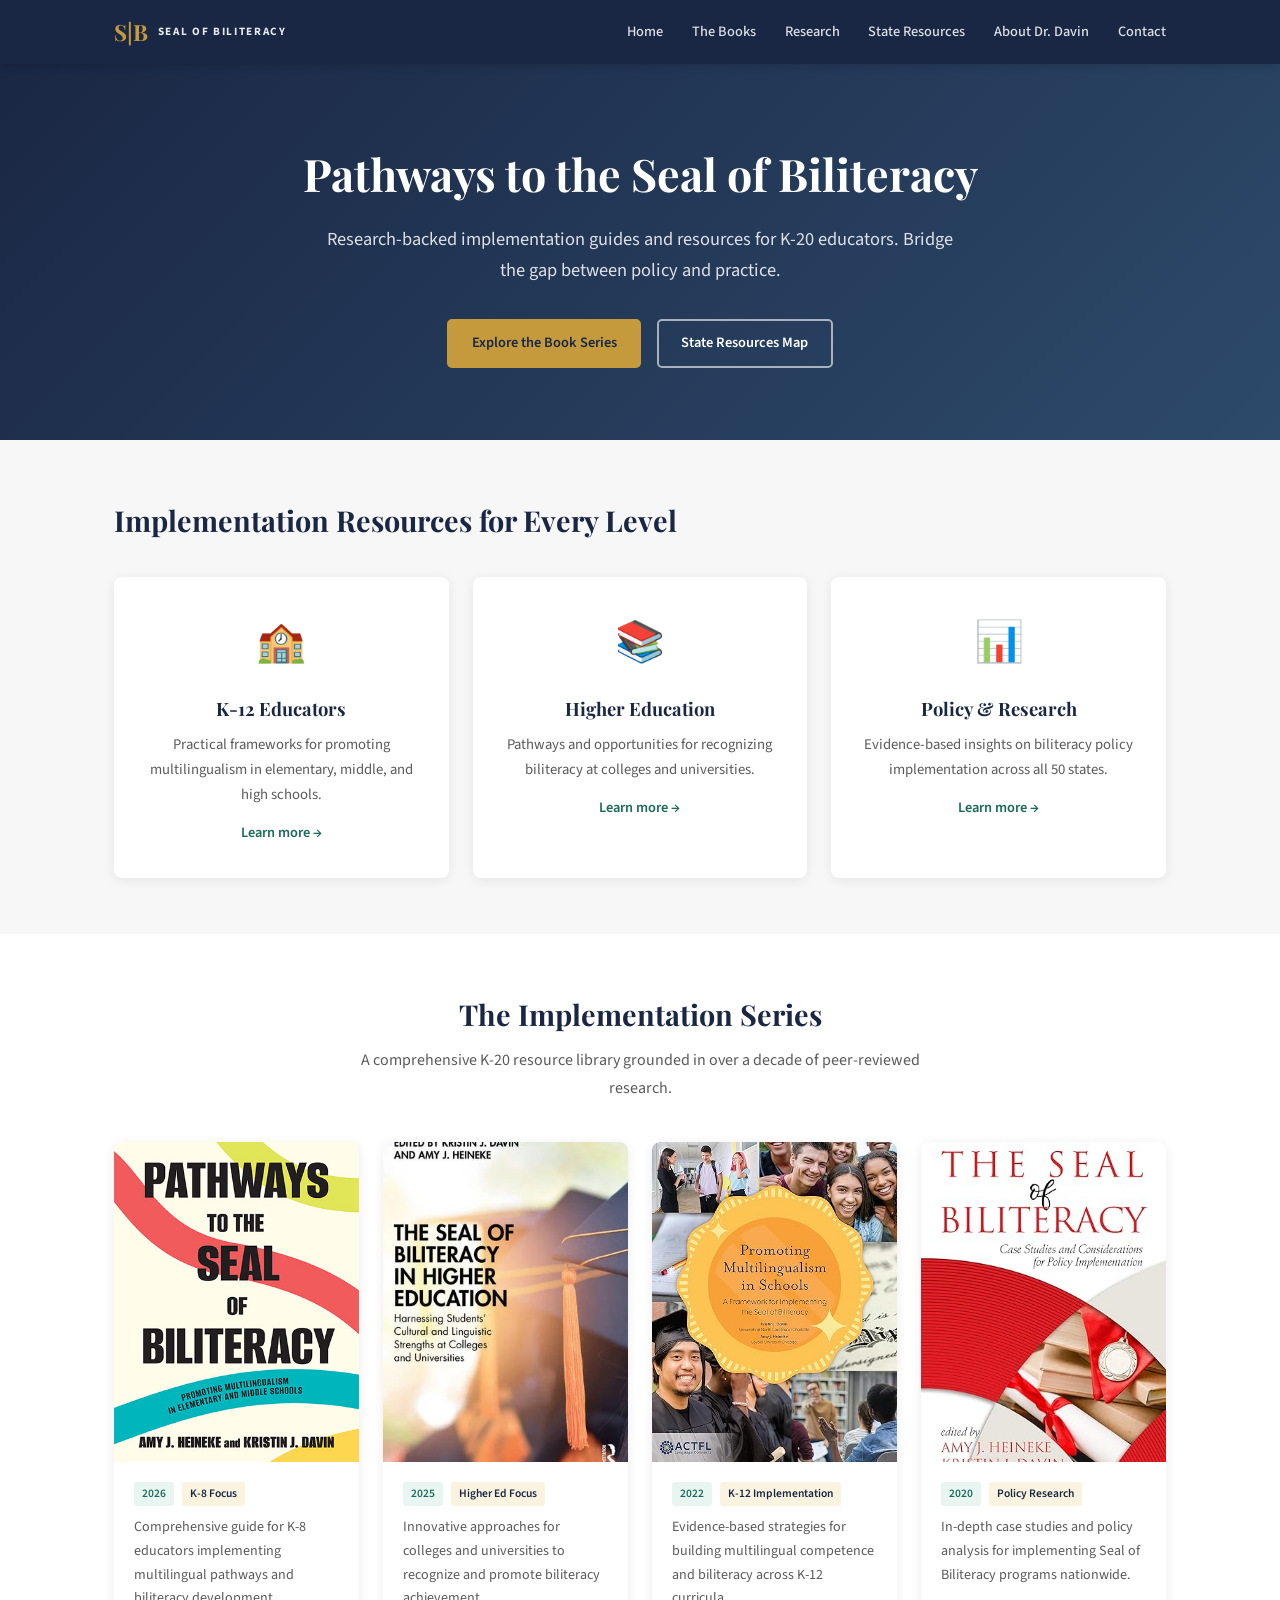
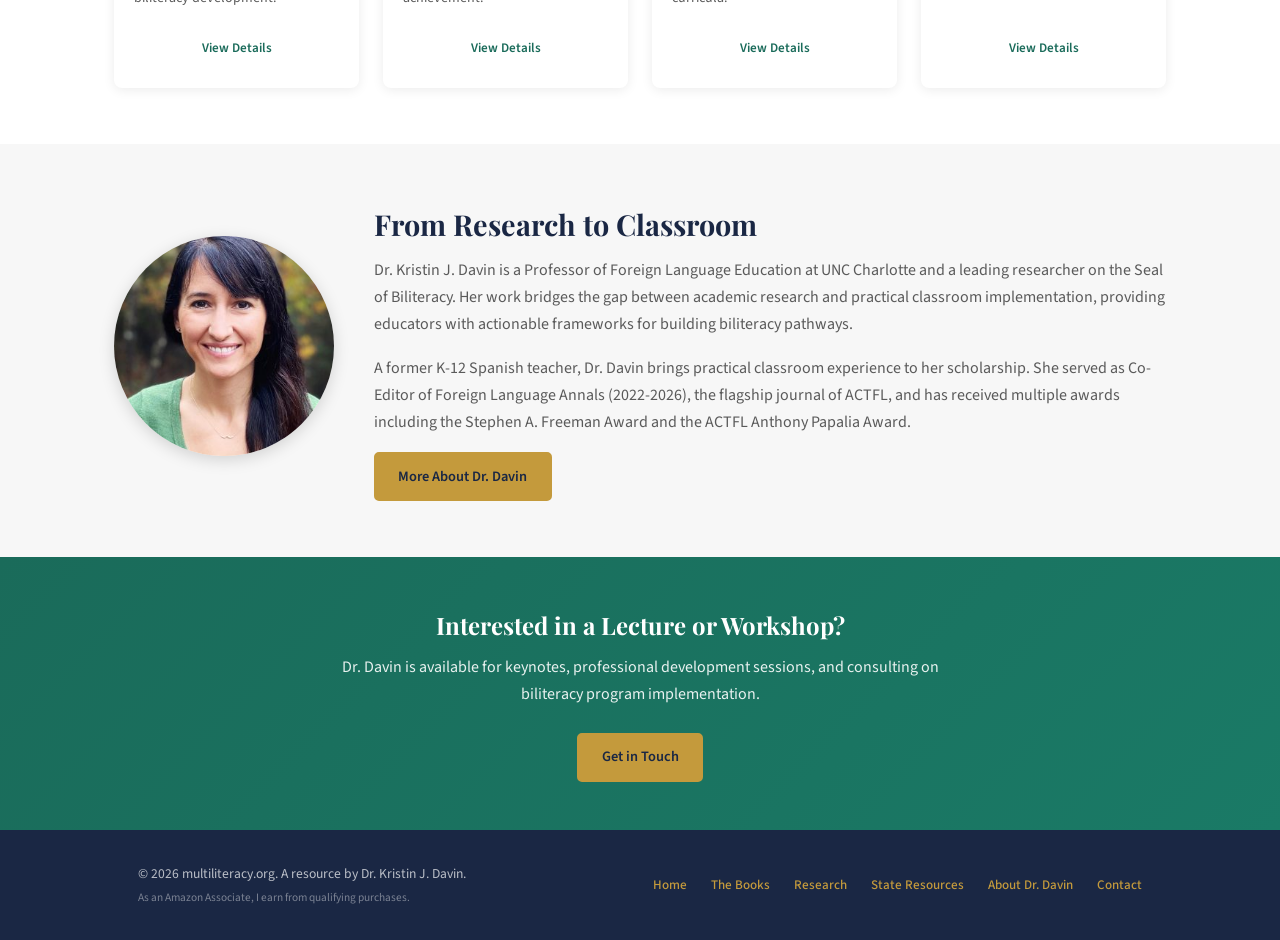
==== commit 2577af9c: "SEO Optimization" ====
--- a/index.html
+++ b/index.html
@@ -17,6 +17,29 @@
 
     <title>Seal of Biliteracy | Research-Based Implementation Resources for K-20 Educators</title>
     <link rel="stylesheet" href="style.css">
+    <script type="application/ld+json">
+    {
+      "@context": "https://schema.org",
+      "@type": "WebSite",
+      "name": "Seal of Biliteracy",
+      "url": "https://multiliteracy.org",
+      "description": "Research-backed implementation guides and resources for K-20 educators on the Seal of Biliteracy.",
+      "author": {
+        "@type": "Person",
+        "name": "Dr. Kristin J. Davin",
+        "jobTitle": "Professor of Foreign Language Education",
+        "affiliation": {
+          "@type": "Organization",
+          "name": "University of North Carolina at Charlotte"
+        },
+        "url": "https://multiliteracy.org/about.html",
+        "sameAs": [
+          "https://scholar.google.com/citations?user=4P2nSyIAAAAJ&hl=en",
+          "https://mdsk.charlotte.edu/kristin-davin"
+        ]
+      }
+    }
+    </script>
     <link rel="preconnect" href="https://fonts.googleapis.com">
     <link rel="preconnect" href="https://fonts.gstatic.com" crossorigin>
     <link href="https://fonts.googleapis.com/css2?family=Playfair+Display:wght@600;700&family=Source+Sans+3:wght@400;500;600;700&display=swap" rel="stylesheet">
--- a/style.css
+++ b/style.css
@@ -235,7 +235,7 @@
   display: flex;
   flex-direction: column;
   justify-content: flex-end;
-  min-height: 180px;
+  height: 320px;
   color: var(--white);
   overflow: hidden;
 }
@@ -261,7 +261,7 @@
   display: flex;
   flex-direction: column;
   justify-content: flex-end;
-  min-height: 200px;
+  height: 320px;
   color: var(--white);
   overflow: hidden;
 }
@@ -318,9 +318,10 @@
   font-size: 0.88rem;
   color: var(--text-light);
   margin-bottom: 1rem;
-  flex: 1;
-}
-.book-actions { display: flex; gap: 0.5rem; flex-wrap: wrap; }
+}
+.book-info > .btn:last-child,
+.book-card-content > .btn:last-child { margin-top: auto; }
+.book-actions { display: flex; gap: 0.5rem; flex-wrap: wrap; margin-top: auto; }
 
 /* ===== BOOK DETAIL PAGES ===== */
 .back-link {
@@ -544,16 +545,20 @@
 
 /* ===== RESEARCH / ARTICLES PAGE ===== */
 .research-header {
+  background: linear-gradient(135deg, var(--navy) 0%, #2d3d56 100%);
+  color: var(--white);
+  padding: 4rem 2rem;
   text-align: center;
   margin-bottom: 2.5rem;
 }
 .research-header h1 {
   font-family: var(--font-display);
-  font-size: 2.2rem;
-  color: var(--navy);
-  margin-bottom: 0.5rem;
-}
-.research-header p { color: var(--text-light); max-width: 600px; margin: 0 auto; }
+  font-size: 2.5rem;
+  color: var(--white);
+  margin-bottom: 0.75rem;
+  font-weight: 700;
+}
+.research-header p { color: rgba(255,255,255,0.9); max-width: 700px; margin: 0 auto; font-size: 1.1rem; line-height: 1.6; }
 
 .theme-section { margin-bottom: 2.5rem; }
 .theme-title {
@@ -623,12 +628,15 @@
 }
 .expand-toggle.open { transform: rotate(180deg); }
 
-.article-body, .article-content {
+.article-content {
   max-height: 0;
   overflow: hidden;
   transition: max-height 0.4s ease;
 }
-.article-body.open, .article-content.open { max-height: 400px; }
+.article-content.open,
+.article-card.expanded .article-content { max-height: 800px; }
+.article-card.expanded .expand-toggle { transform: rotate(180deg); }
+.article-body { padding: 0 1.25rem 1.25rem; }
 
 .article-citation {
   padding: 0 1.25rem;
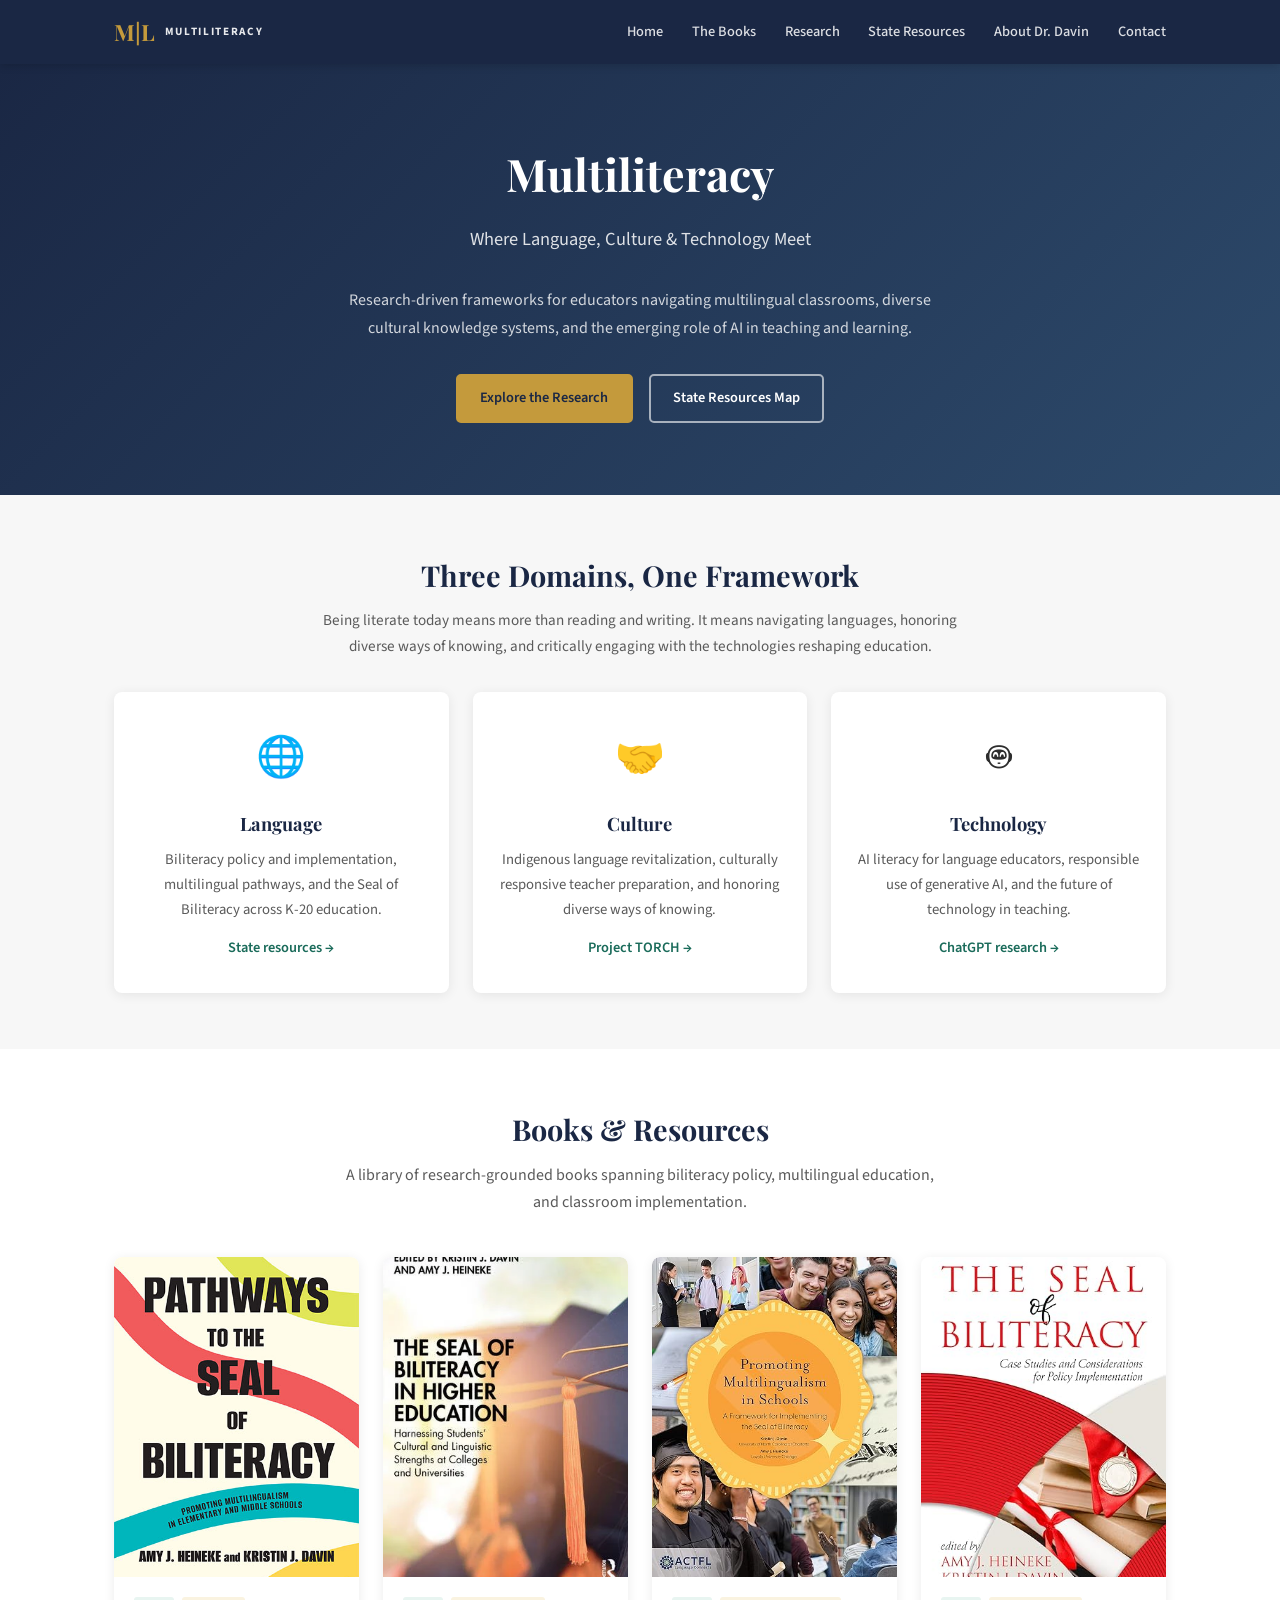
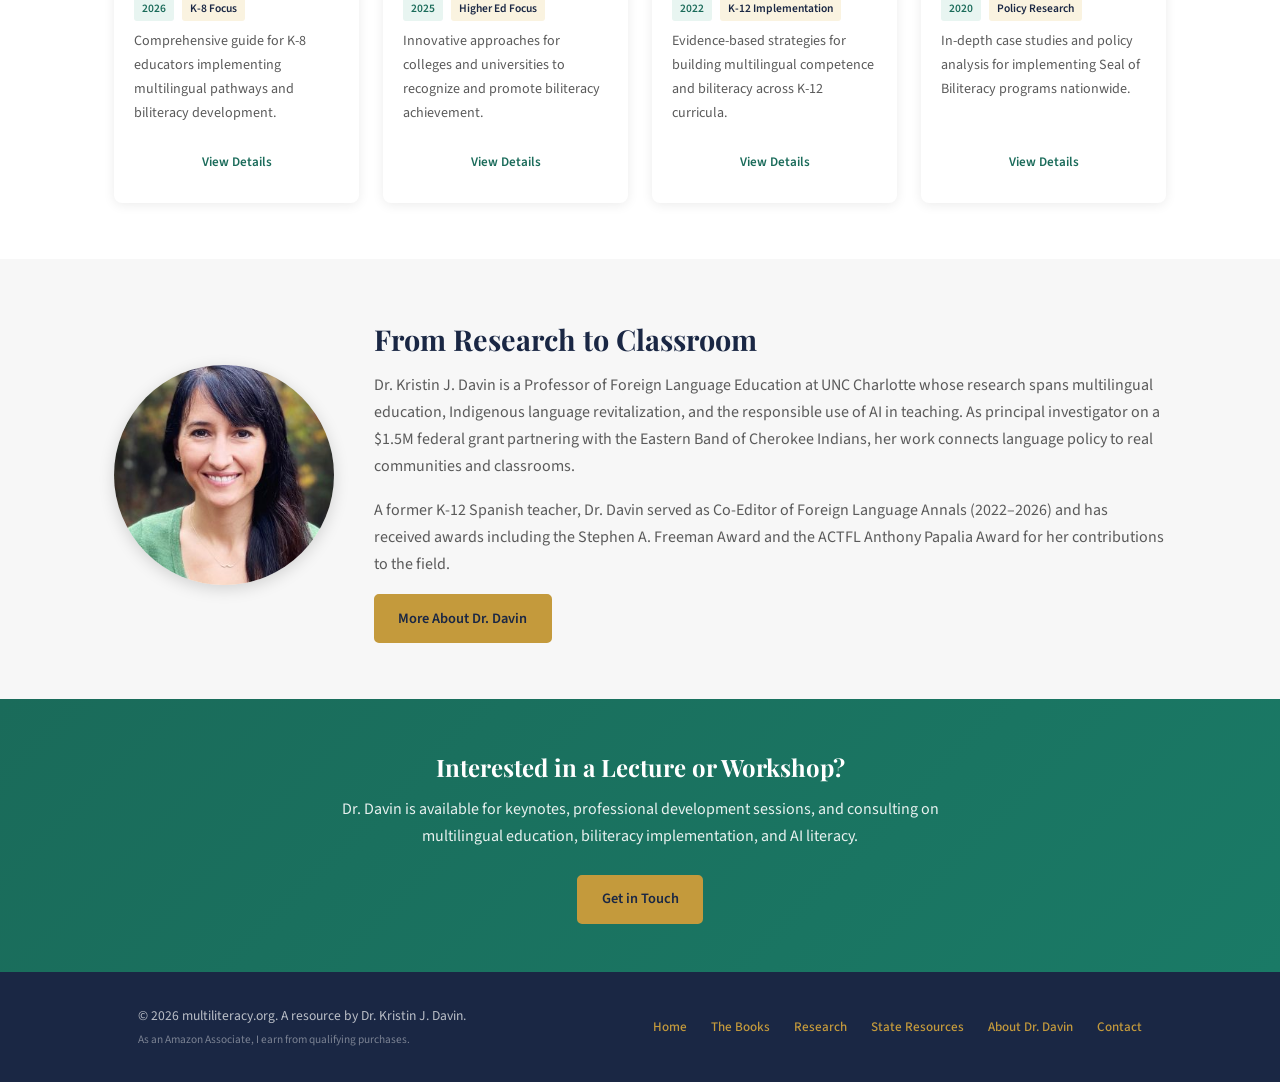
==== commit dc7c49c3: "Add files via upload" ====
--- a/index.html
+++ b/index.html
@@ -3,27 +3,27 @@
 <head>
     <meta charset="UTF-8">
     <meta name="viewport" content="width=device-width, initial-scale=1.0">
-    <meta name="description" content="Research-backed implementation guides and resources for K-20 educators. Discover pathways to the Seal of Biliteracy and evidence-based multilingualism frameworks.">
-    <meta name="keywords" content="Seal of Biliteracy, multilingualism, biliteracy implementation, K-12 education, higher education, language policy, Dr. Kristin Davin">
+    <meta name="description" content="Multiliteracy: Where language, culture, and technology meet. Research-driven frameworks by Dr. Kristin J. Davin for educators navigating multilingual classrooms, cultural knowledge systems, and AI tools.">
+    <meta name="keywords" content="multiliteracy, multilingual education, biliteracy, language policy, Indigenous education, Cherokee language, AI in education, Seal of Biliteracy, Dr. Kristin Davin">
     <meta name="author" content="Dr. Kristin J. Davin">
-    <meta property="og:title" content="Seal of Biliteracy | Research-Based Implementation Resources">
-    <meta property="og:description" content="K-20 implementation guides grounded in peer-reviewed research on multilingualism and biliteracy pathways.">
+    <meta property="og:title" content="Multiliteracy | Where Language, Culture & Technology Meet">
+    <meta property="og:description" content="Research-driven frameworks for educators navigating multilingual classrooms, cultural knowledge systems, and emerging AI tools.">
     <meta property="og:type" content="website">
     <meta property="og:url" content="https://multiliteracy.org/">
     <meta name="twitter:card" content="summary_large_image">
-    <meta name="twitter:title" content="Seal of Biliteracy | Research-Based Implementation Resources">
-    <meta name="twitter:description" content="K-20 implementation guides grounded in peer-reviewed research on multilingualism and biliteracy pathways.">
+    <meta name="twitter:title" content="Multiliteracy | Where Language, Culture & Technology Meet">
+    <meta name="twitter:description" content="Research-driven frameworks for educators navigating multilingual classrooms, cultural knowledge systems, and emerging AI tools.">
     <link rel="canonical" href="https://multiliteracy.org/">
 
-    <title>Seal of Biliteracy | Research-Based Implementation Resources for K-20 Educators</title>
+    <title>Multiliteracy | Where Language, Culture & Technology Meet</title>
     <link rel="stylesheet" href="style.css">
     <script type="application/ld+json">
     {
       "@context": "https://schema.org",
       "@type": "WebSite",
-      "name": "Seal of Biliteracy",
+      "name": "Multiliteracy",
       "url": "https://multiliteracy.org",
-      "description": "Research-backed implementation guides and resources for K-20 educators on the Seal of Biliteracy.",
+      "description": "Research-driven frameworks for educators at the intersection of multilingual education, cultural knowledge, and technology — by Dr. Kristin J. Davin.",
       "author": {
         "@type": "Person",
         "name": "Dr. Kristin J. Davin",
@@ -50,8 +50,8 @@
         <div class="navbar-container">
             <div class="navbar-logo">
                 <a href="index.html">
-                    <span class="logo-mark">S|B</span>
-                    <span class="logo-text">SEAL OF BILITERACY</span>
+                    <span class="logo-mark">M|L</span>
+                    <span class="logo-text">MULTILITERACY</span>
                 </a>
             </div>
             <button class="hamburger" id="hamburger-menu" aria-label="Toggle navigation menu">
@@ -73,48 +73,50 @@
     <!-- Hero Section -->
     <section class="hero">
         <div class="container">
-            <h1>Pathways to the Seal of Biliteracy</h1>
-            <p class="hero-subtitle">Research-backed implementation guides and resources for K-20 educators. Bridge the gap between policy and practice.</p>
+            <h1>Multiliteracy</h1>
+            <p class="hero-subtitle">Where Language, Culture & Technology Meet</p>
+            <p style="color: rgba(255,255,255,0.8); max-width: 620px; margin: 0 auto 2rem; font-size: 1rem; line-height: 1.7;">Research-driven frameworks for educators navigating multilingual classrooms, diverse cultural knowledge systems, and the emerging role of AI in teaching and learning.</p>
             <div class="hero-buttons">
-                <a href="books.html" class="btn btn-primary">Explore the Book Series</a>
+                <a href="research.html" class="btn btn-primary">Explore the Research</a>
                 <a href="state-resources.html" class="btn btn-outline">State Resources Map</a>
             </div>
         </div>
     </section>
 
-    <!-- Three Pillars Section -->
+    <!-- Three Pillars: Language, Culture, Technology -->
     <section class="section section-alt">
         <div class="container">
-            <h2>Implementation Resources for Every Level</h2>
+            <h2 style="text-align:center;">Three Domains, One Framework</h2>
+            <p style="text-align:center; color: #5a5a5a; max-width: 650px; margin: 0 auto 2rem; font-size: 0.95rem;">Being literate today means more than reading and writing. It means navigating languages, honoring diverse ways of knowing, and critically engaging with the technologies reshaping education.</p>
             <div class="pillars-grid">
                 <div class="pillar-card">
-                    <div class="pillar-icon">🏫</div>
-                    <h3>K-12 Educators</h3>
-                    <p>Practical frameworks for promoting multilingualism in elementary, middle, and high schools.</p>
-                    <a href="books.html" class="card-link">Learn more →</a>
+                    <div class="pillar-icon" style="font-size: 2.5rem;">&#127760;</div>
+                    <h3>Language</h3>
+                    <p>Biliteracy policy and implementation, multilingual pathways, and the Seal of Biliteracy across K-20 education.</p>
+                    <a href="state-resources.html" class="card-link">State resources →</a>
                 </div>
                 <div class="pillar-card">
-                    <div class="pillar-icon">📚</div>
-                    <h3>Higher Education</h3>
-                    <p>Pathways and opportunities for recognizing biliteracy at colleges and universities.</p>
-                    <a href="books.html#higher-ed" class="card-link">Learn more →</a>
+                    <div class="pillar-icon" style="font-size: 2.5rem;">&#129309;</div>
+                    <h3>Culture</h3>
+                    <p>Indigenous language revitalization, culturally responsive teacher preparation, and honoring diverse ways of knowing.</p>
+                    <a href="research-project-torch.html" class="card-link">Project TORCH →</a>
                 </div>
                 <div class="pillar-card">
-                    <div class="pillar-icon">📊</div>
-                    <h3>Policy & Research</h3>
-                    <p>Evidence-based insights on biliteracy policy implementation across all 50 states.</p>
-                    <a href="research.html" class="card-link">Learn more →</a>
-                </div>
-            </div>
-        </div>
-    </section>
-
-    <!-- Book Series Section -->
+                    <div class="pillar-icon" style="font-size: 2.5rem;">&#129302;</div>
+                    <h3>Technology</h3>
+                    <p>AI literacy for language educators, responsible use of generative AI, and the future of technology in teaching.</p>
+                    <a href="research-chatgpt-lesson-plans.html" class="card-link">ChatGPT research →</a>
+                </div>
+            </div>
+        </div>
+    </section>
+
+    <!-- Books & Resources Section -->
     <section class="section">
         <div class="container">
             <div class="section-header">
-                <h2>The Implementation Series</h2>
-                <p class="section-subtitle">A comprehensive K-20 resource library grounded in over a decade of peer-reviewed research.</p>
+                <h2>Books & Resources</h2>
+                <p class="section-subtitle">A library of research-grounded books spanning biliteracy policy, multilingual education, and classroom implementation.</p>
             </div>
             <div class="books-grid">
                 <!-- Book 1 -->
@@ -189,8 +191,8 @@
                 </div>
                 <div class="about-content">
                     <h2>From Research to Classroom</h2>
-                    <p>Dr. Kristin J. Davin is a Professor of Foreign Language Education at UNC Charlotte and a leading researcher on the Seal of Biliteracy. Her work bridges the gap between academic research and practical classroom implementation, providing educators with actionable frameworks for building biliteracy pathways.</p>
-                    <p>A former K-12 Spanish teacher, Dr. Davin brings practical classroom experience to her scholarship. She served as Co-Editor of Foreign Language Annals (2022-2026), the flagship journal of ACTFL, and has received multiple awards including the Stephen A. Freeman Award and the ACTFL Anthony Papalia Award.</p>
+                    <p>Dr. Kristin J. Davin is a Professor of Foreign Language Education at UNC Charlotte whose research spans multilingual education, Indigenous language revitalization, and the responsible use of AI in teaching. As principal investigator on a $1.5M federal grant partnering with the Eastern Band of Cherokee Indians, her work connects language policy to real communities and classrooms.</p>
+                    <p>A former K-12 Spanish teacher, Dr. Davin served as Co-Editor of Foreign Language Annals (2022–2026) and has received awards including the Stephen A. Freeman Award and the ACTFL Anthony Papalia Award for her contributions to the field.</p>
                     <a href="about.html" class="btn btn-primary">More About Dr. Davin</a>
                 </div>
             </div>
@@ -201,7 +203,7 @@
     <section class="cta-banner">
         <div class="container">
             <h2>Interested in a Lecture or Workshop?</h2>
-            <p>Dr. Davin is available for keynotes, professional development sessions, and consulting on biliteracy program implementation.</p>
+            <p>Dr. Davin is available for keynotes, professional development sessions, and consulting on multilingual education, biliteracy implementation, and AI literacy.</p>
             <a href="contact.html" class="btn btn-light">Get in Touch</a>
         </div>
     </section>
